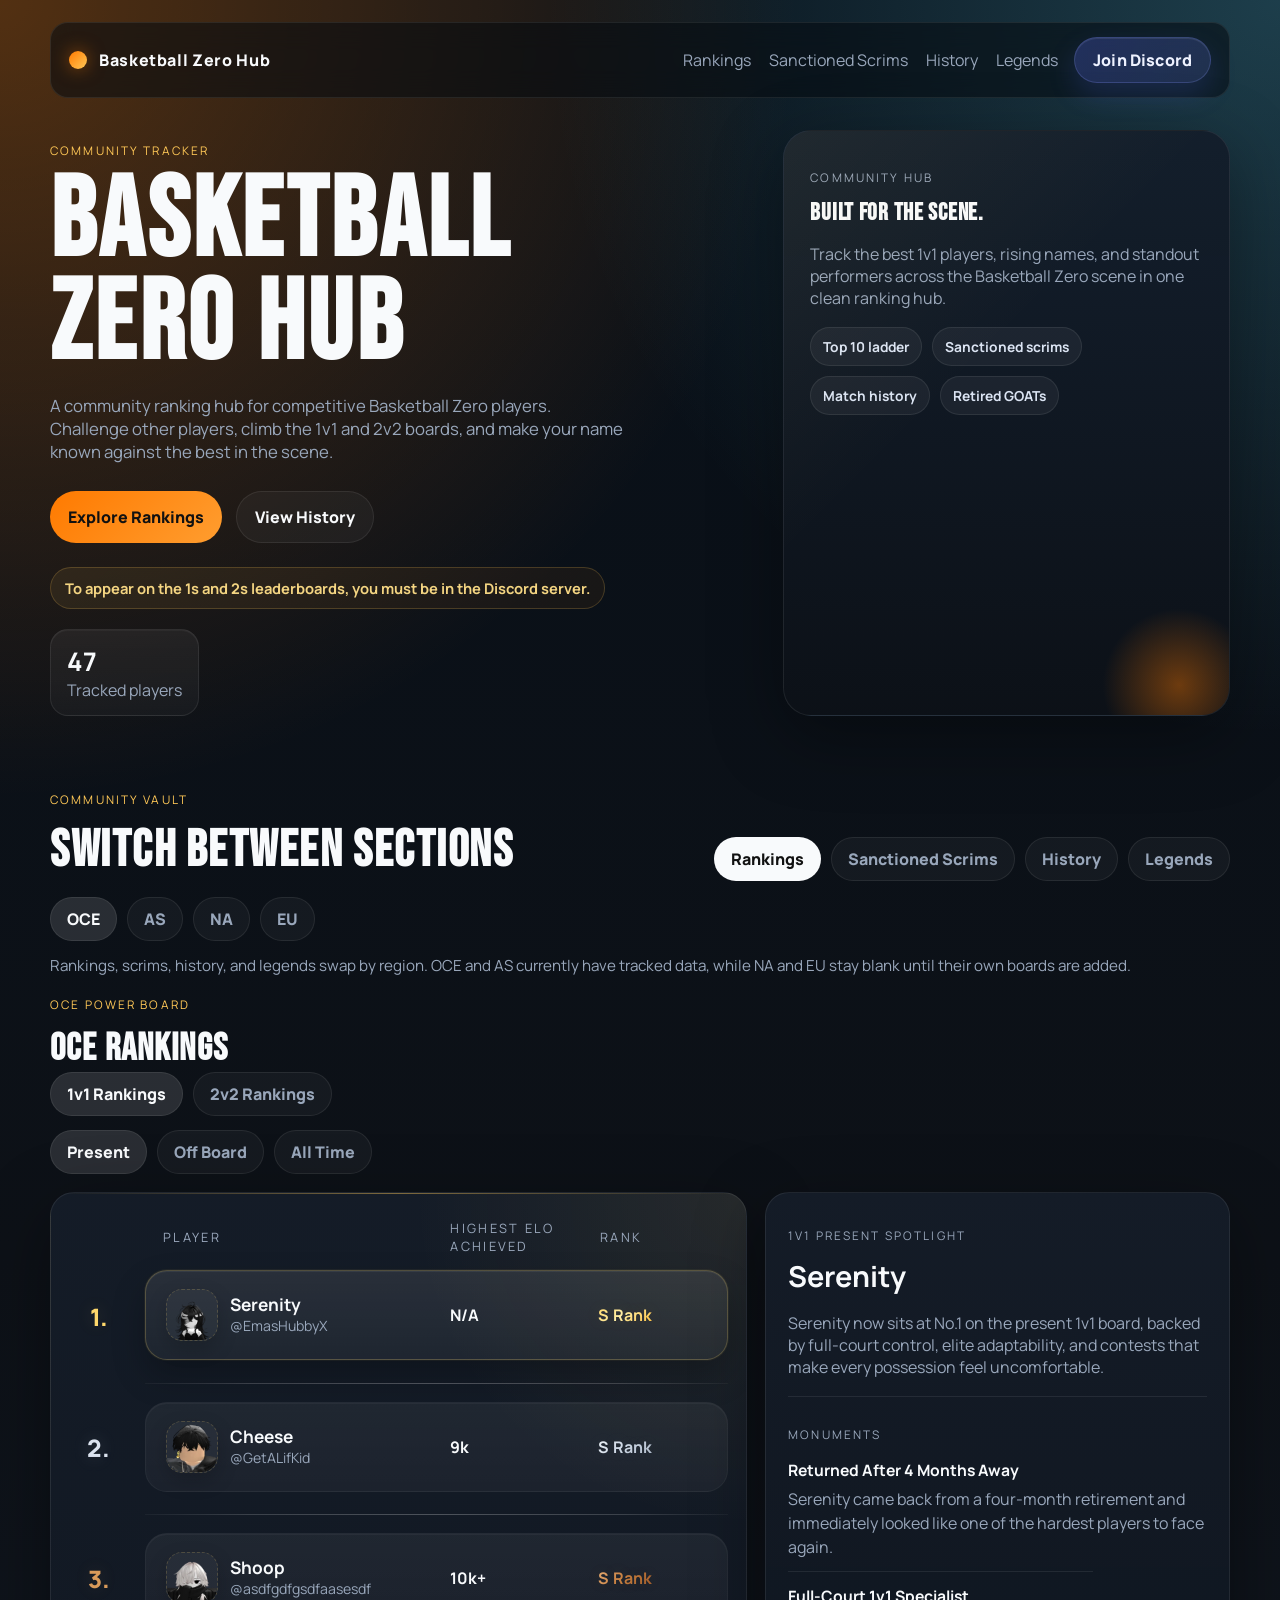
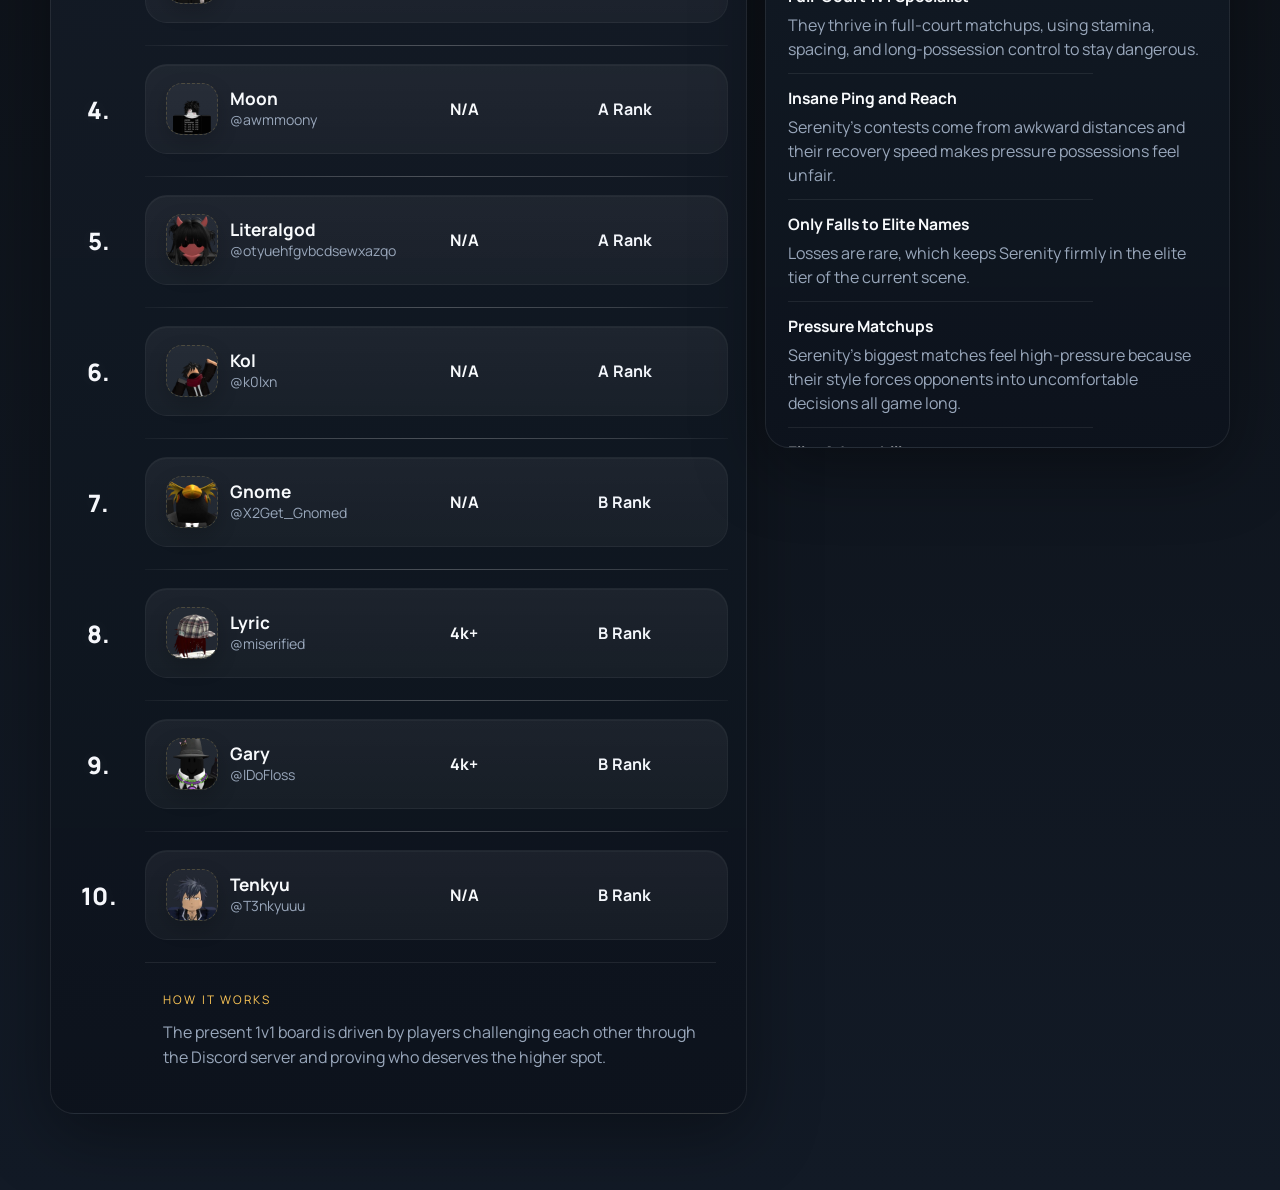
==== index.html @ 1076e3d5 "scrim changes" ====
<!doctype html>
<html lang="en">
  <head>
    <meta charset="UTF-8" />
    <meta name="viewport" content="width=device-width, initial-scale=1.0" />
    <title>Basketball Zero Hub</title>
    <meta
      name="description"
      content="Basketball Zero Hub is a community ranking hub for competitive 1v1 and 2v2 players. Climb the leaderboards, earn off-board recognition, and prove yourself against the best."
    />
    <meta property="og:type" content="website" />
    <meta property="og:site_name" content="Basketball Zero Hub" />
    <meta property="og:title" content="Basketball Zero Hub" />
    <meta
      property="og:description"
      content="Climb the 1v1 and 2v2 leaderboards, earn off-board recognition, and prove yourself against the best in Basketball Zero."
    />
    <meta property="og:url" content="https://basketballzerohub.netlify.app/" />
    <meta
      property="og:image"
      content="https://basketballzerohub.netlify.app/assets/bzh-preview-v2.png"
    />
    <meta property="og:image:alt" content="Basketball Zero Hub preview image" />
    <meta name="twitter:card" content="summary_large_image" />
    <meta name="twitter:title" content="Basketball Zero Hub" />
    <meta
      name="twitter:description"
      content="Climb the 1v1 and 2v2 leaderboards, earn off-board recognition, and prove yourself against the best in Basketball Zero."
    />
    <meta
      name="twitter:image"
      content="https://basketballzerohub.netlify.app/assets/bzh-preview-v2.png"
    />
    <link rel="icon" type="image/png" sizes="32x32" href="/favicon-32.png?v=4" />
    <link rel="icon" type="image/png" sizes="192x192" href="/favicon-192.png?v=4" />
    <link rel="icon" type="image/png" href="/favicon.png?v=4" />
    <link rel="shortcut icon" href="/favicon.png?v=4" />
    <link rel="apple-touch-icon" sizes="180x180" href="/apple-touch-icon.png?v=4" />
    <link rel="preconnect" href="https://fonts.googleapis.com" />
    <link rel="preconnect" href="https://fonts.gstatic.com" crossorigin />
    <link
      href="https://fonts.googleapis.com/css2?family=Bebas+Neue&family=Manrope:wght@400;500;700;800&display=swap"
      rel="stylesheet"
    />
    <link rel="stylesheet" href="styles.css" />
  </head>
  <body>
    <div class="page-shell">
      <header class="hero">
        <nav class="topbar">
          <div class="brand">
            <span class="brand-ball"></span>
            <span>Basketball Zero Hub</span>
          </div>
          <div class="topbar-actions">
          <div class="nav-links">
            <a href="#hub" data-tab-link="rankings">Rankings</a>
            <a href="#hub" data-tab-link="scrims">Sanctioned Scrims</a>
            <a href="#hub" data-tab-link="history">History</a>
            <a href="#hub" data-tab-link="legends">Legends</a>
          </div>
            <a
              class="discord-link"
              href="https://discord.gg/PM2pWpbQuT"
              target="_blank"
              rel="noreferrer"
              aria-label="Join Discord server"
            >
              Join Discord
            </a>
          </div>
        </nav>

        <div class="hero-grid">
          <section class="hero-copy">
            <p class="eyebrow">Community tracker</p>
            <h1>Basketball Zero Hub</h1>
            <p class="hero-text">
              A community ranking hub for competitive Basketball Zero players.
              Challenge other players, climb the 1v1 and 2v2 boards, and make
              your name known against the best in the scene.
            </p>
            <div class="hero-actions">
              <a class="button primary" href="#hub" data-tab-link="rankings">Explore Rankings</a>
              <a class="button ghost" href="#hub" data-tab-link="history">View History</a>
            </div>
            <div class="access-note">
              To appear on the 1s and 2s leaderboards, you must be in the Discord server.
            </div>
            <div class="hero-stats">
              <article>
                <strong id="trackedPlayersCount">37</strong>
                <span>Tracked players</span>
              </article>
            </div>
          </section>

          <aside class="hero-panel">
            <div class="panel-glow"></div>
            <p class="mini-label">Community Hub</p>
            <h2 id="heroPanelTitle" class="hero-panel-rotating">Built for the scene.</h2>
            <p id="heroPanelDescription" class="hero-panel-rotating">
              Track the best 1v1 players, rising names, and standout performers
              across the Basketball Zero scene in one clean ranking hub.
            </p>
            <div class="hero-panel-pills">
              <span>Top 10 ladder</span>
              <span>Sanctioned scrims</span>
              <span>Match history</span>
              <span>Retired GOATs</span>
            </div>
          </aside>
        </div>
      </header>

      <main>
        <section class="section tab-section" id="hub">
          <div class="section-heading">
            <div>
              <p class="eyebrow">Community vault</p>
              <h2>Switch Between Sections</h2>
            </div>
            <div class="tab-switcher">
              <button class="tab-button active" data-tab="rankings">Rankings</button>
              <button class="tab-button" data-tab="scrims">Sanctioned Scrims</button>
              <button class="tab-button" data-tab="history">History</button>
              <button class="tab-button" data-tab="legends">Legends</button>
            </div>
          </div>

          <div class="region-switcher-wrap">
            <div class="subtab-switcher">
              <button class="subtab-button active" data-region-tab="OCE">OCE</button>
              <button class="subtab-button" data-region-tab="AS">AS</button>
              <button class="subtab-button" data-region-tab="NA">NA</button>
              <button class="subtab-button" data-region-tab="EU">EU</button>
            </div>
            <p class="region-note">
              Rankings, scrims, history, and legends swap by region. OCE and AS currently have tracked data, while NA and EU stay blank until their own boards are added.
            </p>
          </div>

          <div class="tab-panel active" data-panel="rankings">
            <div class="panel-header">
              <div>
                <p class="eyebrow"><span data-region-name>OCE</span> power board</p>
                <h3><span data-region-name>OCE</span> Rankings</h3>
              </div>
            </div>
            <div class="region-shared-content">

            <div class="subtab-switcher">
              <button class="subtab-button active" data-switch-group="mode" data-switch-target="ones">1v1 Rankings</button>
              <button class="subtab-button" data-switch-group="mode" data-switch-target="twos">2v2 Rankings</button>
            </div>

            <div class="subtab-panel active" data-switch-panel="mode" data-switch-value="ones">
              <div class="subtab-switcher nested-switcher">
                <button class="subtab-button active" data-switch-group="ones-era" data-switch-target="ones-present">Present</button>
                <button class="subtab-button" data-switch-group="ones-era" data-switch-target="ones-unranked">Off Board</button>
                <button class="subtab-button" data-switch-group="ones-era" data-switch-target="ones-alltime">All Time</button>
              </div>

              <div class="rankings-layout subtab-panel active" data-switch-panel="ones-era" data-switch-value="ones-present">
                <div class="leaderboard-card empty-state-card">
                  <div class="leaderboard-head">
                    <span>Player</span>
                    <span>Highest ELO Achieved</span>
                    <span>Rank</span>
                  </div>
                  <div class="leaderboard-rows">
                    <div class="rankings-entry-block">
                      <div class="ranking-number" aria-label="Number 1 rank">1.</div>
                      <article class="leaderboard-row active">
                        <div class="player-meta">
                          <img
                            class="avatar-slot avatar-image"
                            src="assets/serenity.webp"
                            alt="Serenity avatar"
                          />
                          <div>
                            <strong>Serenity</strong>
                            <span class="player-username">@EmasHubbyX</span>
                          </div>
                        </div>
                        <span>N/A</span>
                        <span class="rank-tier rank-tier-gold">S Rank</span>
                      </article>
                    </div>
                    <div class="row-breakline"></div>
                    <div class="rankings-entry-block">
                      <div class="ranking-number" aria-label="Number 2 rank">2.</div>
                      <article class="leaderboard-row">
                        <div class="player-meta">
                          <img
                            class="avatar-slot avatar-image"
                            src="assets/Cheese.webp"
                            alt="Cheese avatar"
                          />
                          <div>
                            <strong>Cheese</strong>
                            <span class="player-username">@GetALifKid</span>
                          </div>
                        </div>
                        <span>9k+</span>
                        <span class="rank-tier rank-tier-silver">S Rank</span>
                      </article>
                    </div>
                    <div class="row-breakline"></div>
                    <div class="rankings-entry-block">
                      <div class="ranking-number" aria-label="Number 3 rank">3.</div>
                      <article class="leaderboard-row">
                        <div class="player-meta">
                          <img
                            class="avatar-slot avatar-image"
                            src="assets/shoop.webp"
                            alt="Shoop avatar"
                          />
                          <div>
                            <strong>Shoop</strong>
                            <span class="player-username">@asdfgdfgsdfaasesdf</span>
                          </div>
                        </div>
                        <span>10k+</span>
                        <span class="rank-tier rank-tier-bronze">S Rank</span>
                      </article>
                    </div>
                    <div class="row-breakline"></div>
                    <div class="rankings-entry-block">
                      <div class="ranking-number" aria-label="Number 4 rank">4.</div>
                      <article class="leaderboard-row">
                        <div class="player-meta">
                          <img
                            class="avatar-slot avatar-image"
                            src="assets/moon.webp"
                            alt="Moon avatar"
                          />
                          <div>
                            <strong>Moon</strong>
                            <span class="player-username">@awmmoony</span>
                          </div>
                        </div>
                        <span>N/A</span>
                        <span class="rank-tier rank-tier-plain">A Rank</span>
                      </article>
                    </div>
                    <div class="row-breakline"></div>
                    <div class="rankings-entry-block">
                      <div class="ranking-number" aria-label="Number 5 rank">5.</div>
                      <article class="leaderboard-row">
                        <div class="player-meta">
                          <img
                            class="avatar-slot avatar-image"
                            src="assets/literal.webp"
                            alt="Literalgod avatar"
                          />
                          <div>
                            <strong>Literalgod</strong>
                            <span class="player-username">@otyuehfgvbcdsewxazqo</span>
                          </div>
                        </div>
                        <span>N/A</span>
                        <span class="rank-tier rank-tier-plain">A Rank</span>
                      </article>
                    </div>
                    <div class="row-breakline"></div>
                    <div class="rankings-entry-block">
                      <div class="ranking-number" aria-label="Number 6 rank">6.</div>
                      <article class="leaderboard-row">
                        <div class="player-meta">
                          <img
                            class="avatar-slot avatar-image"
                            src="assets/kol.webp"
                            alt="Kol avatar"
                          />
                          <div>
                            <strong>Kol</strong>
                            <span class="player-username">@k0lxn</span>
                          </div>
                        </div>
                        <span>N/A</span>
                        <span class="rank-tier rank-tier-plain">A Rank</span>
                      </article>
                    </div>
                    <div class="row-breakline"></div>
                    <div class="rankings-entry-block">
                      <div class="ranking-number" aria-label="Number 7 rank">7.</div>
                      <article class="leaderboard-row">
                        <div class="player-meta">
                          <img
                            class="avatar-slot avatar-image"
                            src="assets/gnome.webp"
                            alt="Gnome avatar"
                          />
                          <div>
                            <strong>Gnome</strong>
                            <span class="player-username">@X2Get_Gnomed</span>
                          </div>
                        </div>
                        <span>N/A</span>
                        <span class="rank-tier rank-tier-plain">B Rank</span>
                      </article>
                    </div>
                    <div class="row-breakline"></div>
                    <div class="rankings-entry-block">
                      <div class="ranking-number" aria-label="Number 8 rank">8.</div>
                      <article class="leaderboard-row">
                        <div class="player-meta">
                          <img
                            class="avatar-slot avatar-image"
                            src="assets/lyric.webp"
                            alt="Lyric avatar"
                          />
                          <div>
                            <strong>Lyric</strong>
                            <span class="player-username">@miserified</span>
                          </div>
                        </div>
                        <span>4k+</span>
                        <span class="rank-tier rank-tier-plain">B Rank</span>
                      </article>
                    </div>
                    <div class="row-breakline"></div>
                    <div class="rankings-entry-block">
                      <div class="ranking-number" aria-label="Number 9 rank">9.</div>
                      <article class="leaderboard-row">
                        <div class="player-meta">
                          <img
                            class="avatar-slot avatar-image"
                            src="assets/gary.webp"
                            alt="Gary avatar"
                          />
                          <div>
                            <strong>Gary</strong>
                            <span class="player-username">@IDoFloss</span>
                          </div>
                        </div>
                        <span>4k+</span>
                        <span class="rank-tier rank-tier-plain">B Rank</span>
                      </article>
                    </div>
                    <div class="row-breakline"></div>
                    <div class="rankings-entry-block">
                      <div class="ranking-number" aria-label="Number 10 rank">10.</div>
                      <article class="leaderboard-row">
                        <div class="player-meta">
                          <img
                            class="avatar-slot avatar-image"
                            src="assets/Tenkyu.webp"
                            alt="Tenkyu avatar"
                          />
                          <div>
                            <strong>Tenkyu</strong>
                            <span class="player-username">@T3nkyuuu</span>
                          </div>
                        </div>
                        <span>N/A</span>
                        <span class="rank-tier rank-tier-plain">B Rank</span>
                      </article>
                    </div>
                    <div class="row-breakline"></div>
                  </div>
                  <div class="leaderboard-how">
                    <p class="mini-label">How it works</p>
                    <p>The present 1v1 board is driven by players challenging each other through the Discord server and proving who deserves the higher spot.</p>
                  </div>
              </div>

                <aside class="insight-card empty-state-card spotlight-fade">
                  <p class="mini-label">1v1 present spotlight</p>
                  <h3 id="spotlightName" class="spotlight-fade">Serenity</h3>
                  <p id="spotlightDescription" class="spotlight-fade">
                    Serenity now leads the reset present 1v1 board, standing at No.1 with elite control, oppressive contests, and a reputation as one of the toughest current matchups in the game.
                  </p>
                  <div class="avatar-preview monuments-preview spotlight-fade">
                    <p class="mini-label">Monuments</p>
                    <div id="monumentsList" class="monuments-list spotlight-fade"></div>
                  </div>
                </aside>
              </div>

              <div class="rankings-layout subtab-panel" data-switch-panel="ones-era" data-switch-value="ones-unranked">
                <div class="leaderboard-card empty-state-card">
                  <div class="leaderboard-head">
                    <span>Player</span>
                    <span>Top ELO</span>
                    <span>Rank</span>
                  </div>
                  <div class="leaderboard-rows">
                    <div class="rankings-entry-block">
                      <div class="ranking-number" aria-label="Off-board player">-</div>
                      <article class="leaderboard-row active" data-offboard-player="Bigmac">
                        <div class="player-meta">
                          <img
                            class="avatar-slot avatar-image"
                            src="assets/mac.webp"
                            alt="Bigmac avatar"
                          />
                          <div>
                            <strong>Bigmac</strong>
                            <span class="player-username">@bigmacy142</span>
                          </div>
                        </div>
                        <span>N/A</span>
                        <span class="rank-tier rank-tier-plain">B Rank</span>
                      </article>
                    </div>
                    <div class="row-breakline"></div>
                    <div class="rankings-entry-block">
                      <div class="ranking-number" aria-label="Off-board player">-</div>
                      <article class="leaderboard-row" data-offboard-player="Astral">
                        <div class="player-meta">
                          <img
                            class="avatar-slot avatar-image"
                            src="assets/astral.webp"
                            alt="Astral avatar"
                          />
                          <div>
                            <strong>Astral</strong>
                            <span class="player-username">@sprytral</span>
                          </div>
                        </div>
                        <span>N/A</span>
                        <span class="rank-tier rank-tier-plain">B Rank</span>
                      </article>
                    </div>
                    <div class="row-breakline"></div>
                    <div class="rankings-entry-block">
                      <div class="ranking-number" aria-label="Off-board player">-</div>
                      <article class="leaderboard-row" data-offboard-player="Sabre">
                        <div class="player-meta">
                          <img
                            class="avatar-slot avatar-image"
                            src="assets/sabre.webp"
                            alt="Sabre avatar"
                          />
                          <div>
                            <strong>Sabre</strong>
                            <span class="player-username">@Xxdj_probroxX</span>
                          </div>
                        </div>
                        <span>N/A</span>
                        <span class="rank-tier rank-tier-plain">B Rank</span>
                      </article>
                    </div>
                    <div class="row-breakline"></div>
                    <div class="rankings-entry-block">
                      <div class="ranking-number" aria-label="Off-board player">-</div>
                      <article class="leaderboard-row" data-offboard-player="Arthur">
                        <div class="player-meta">
                          <img
                            class="avatar-slot avatar-image"
                            src="assets/arthur.webp"
                            alt="Arthur avatar"
                          />
                          <div>
                            <strong>Arthur</strong>
                            <span class="player-username">@xXlxckyXxyt</span>
                          </div>
                        </div>
                        <span>N/A</span>
                        <span class="rank-tier rank-tier-plain">B Rank</span>
                      </article>
                    </div>
                    <div class="row-breakline"></div>
                    <div class="rankings-entry-block">
                      <div class="ranking-number" aria-label="Off-board player">-</div>
                      <article class="leaderboard-row" data-offboard-player="Eternos">
                        <div class="player-meta">
                          <img
                            class="avatar-slot avatar-image"
                            src="assets/eternos.webp"
                            alt="Eternos avatar"
                          />
                          <div>
                            <strong>Eternos</strong>
                            <span class="player-username">@jagermeister194</span>
                          </div>
                        </div>
                        <span>N/A</span>
                        <span class="rank-tier rank-tier-plain">B Rank</span>
                      </article>
                    </div>
                    <div class="row-breakline"></div>
                    <div class="rankings-entry-block">
                      <div class="ranking-number" aria-label="Off-board player">-</div>
                      <article class="leaderboard-row" data-offboard-player="Tier">
                        <div class="player-meta">
                          <img
                            class="avatar-slot avatar-image"
                            src="assets/Tier.webp"
                            alt="Tier avatar"
                          />
                          <div>
                            <strong>Tier</strong>
                            <span class="player-username">@Xtremebro4567</span>
                          </div>
                        </div>
                        <span>N/A</span>
                        <span class="rank-tier rank-tier-plain">B Rank</span>
                      </article>
                    </div>
                    <div class="row-breakline"></div>
                    <div class="rankings-entry-block">
                      <div class="ranking-number" aria-label="Off-board player">-</div>
                      <article class="leaderboard-row" data-offboard-player="Dio">
                        <div class="player-meta">
                          <img
                            class="avatar-slot avatar-image"
                            src="assets/dio.webp"
                            alt="Dio avatar"
                          />
                          <div>
                            <strong>Dio</strong>
                            <span class="player-username">@bekfestgod7</span>
                          </div>
                        </div>
                        <span>N/A</span>
                        <span class="rank-tier rank-tier-plain">C Rank</span>
                      </article>
                    </div>
                    <div class="row-breakline"></div>
                    <div class="rankings-entry-block">
                      <div class="ranking-number" aria-label="Off-board player">-</div>
                      <article class="leaderboard-row" data-offboard-player="idk">
                        <div class="player-meta">
                          <img
                            class="avatar-slot avatar-image"
                            src="assets/idk.webp"
                            alt="idk avatar"
                          />
                          <div>
                            <strong>idk</strong>
                            <span class="player-username">@superstylerockstar</span>
                          </div>
                        </div>
                        <span>N/A</span>
                        <span class="rank-tier rank-tier-plain">C Rank</span>
                      </article>
                    </div>
                    <div class="row-breakline"></div>
                    <div class="rankings-entry-block">
                      <div class="ranking-number" aria-label="Off-board player">-</div>
                      <article class="leaderboard-row" data-offboard-player="Tempest">
                        <div class="player-meta">
                          <img
                            class="avatar-slot avatar-image"
                            src="assets/tempest.webp"
                            alt="Tempest avatar"
                          />
                          <div>
                            <strong>Tempest</strong>
                            <span class="player-username">@Tempestsosuke</span>
                          </div>
                        </div>
                        <span>N/A</span>
                        <span class="rank-tier rank-tier-plain">D Rank</span>
                      </article>
                    </div>
                  </div>
                  <div class="leaderboard-how">
                    <p class="mini-label">How it works</p>
                    <p>The off-board pool tracks Discord players who are close to the main 1v1 leaderboard but have not claimed a top spot yet through challenges.</p>
                  </div>
                </div>

                <aside class="insight-card empty-state-card spotlight-fade">
                  <p class="mini-label">1v1 off-board spotlight</p>
                  <h3 id="offboardSpotlightName" class="spotlight-fade">Bigmac</h3>
                  <p id="offboardSpotlightDescription" class="spotlight-fade">
                    Bigmac is currently sitting just outside the active top 10 and leads the off-board pool as the higher-ranked name here.
                  </p>
                  <div class="avatar-preview monuments-preview spotlight-fade">
                    <p class="mini-label">Notes</p>
                    <div id="offboardNotesList" class="monuments-list spotlight-fade"></div>
                  </div>
                </aside>
              </div>

              <div class="rankings-layout subtab-panel" data-switch-panel="ones-era" data-switch-value="ones-alltime">
                <div class="leaderboard-card empty-state-card">
                  <div class="leaderboard-head">
                    <span>Player</span>
                    <span>Peak ELO</span>
                    <span>Legacy Tier</span>
                  </div>
                  <div class="leaderboard-rows">
                    <div class="rankings-entry-block">
                      <div class="ranking-number" aria-label="Number 1 all-time rank">1.</div>
                      <article class="leaderboard-row" data-alltime-player="Cheese">
                        <div class="player-meta">
                          <img
                            class="avatar-slot avatar-image"
                            src="assets/Cheese.webp"
                            alt="Cheese avatar"
                          />
                          <div>
                            <strong>Cheese</strong>
                            <span class="player-username">@GetALifKid</span>
                          </div>
                        </div>
                        <span>9k</span>
                        <span class="rank-tier rank-tier-gold">GOAT Tier</span>
                      </article>
                    </div>
                    <div class="row-breakline"></div>
                    <div class="rankings-entry-block">
                      <div class="ranking-number" aria-label="Number 2 all-time rank">2.</div>
                      <article class="leaderboard-row" data-alltime-player="Pocoyo">
                        <div class="player-meta">
                          <img
                            class="avatar-slot avatar-image"
                            src="assets/Pocoyo.webp"
                            alt="Pocoyo avatar"
                          />
                          <div>
                            <strong>Pocoyo</strong>
                            <span class="player-username">@oyoyocoP</span>
                          </div>
                        </div>
                        <span>10k</span>
                        <span class="rank-tier rank-tier-gold">GOAT Tier</span>
                      </article>
                    </div>
                    <div class="row-breakline"></div>
                    <div class="rankings-entry-block">
                      <div class="ranking-number" aria-label="Number 3 all-time rank">3.</div>
                      <article class="leaderboard-row" data-alltime-player="Shoop">
                        <div class="player-meta">
                          <img
                            class="avatar-slot avatar-image"
                            src="assets/shoop.webp"
                            alt="Shoop avatar"
                          />
                          <div>
                            <strong>Shoop</strong>
                            <span class="player-username">@asdfgdfgsdfaasesdf</span>
                          </div>
                        </div>
                        <span>10k+</span>
                        <span class="rank-tier rank-tier-silver">Legend Tier</span>
                      </article>
                    </div>
                    <div class="row-breakline"></div>
                    <div class="rankings-entry-block">
                      <div class="ranking-number" aria-label="Number 4 all-time rank">4.</div>
                      <article class="leaderboard-row" data-alltime-player="Literalgod">
                        <div class="player-meta">
                          <img
                            class="avatar-slot avatar-image"
                            src="assets/literal.webp"
                            alt="Literalgod avatar"
                          />
                          <div>
                            <strong>Literalgod</strong>
                            <span class="player-username">@otyuehfgvbcdsewxazqo</span>
                          </div>
                        </div>
                        <span>N/A</span>
                        <span class="rank-tier rank-tier-silver">Legend Tier</span>
                      </article>
                    </div>
                    <div class="row-breakline"></div>
                    <div class="rankings-entry-block">
                      <div class="ranking-number" aria-label="Number 5 all-time rank">5.</div>
                      <article class="leaderboard-row active" data-alltime-player="Gary">
                        <div class="player-meta">
                          <img
                            class="avatar-slot avatar-image"
                            src="assets/gary.webp"
                            alt="Gary avatar"
                          />
                          <div>
                            <strong>Gary</strong>
                            <span class="player-username">@IDoFloss</span>
                          </div>
                        </div>
                        <span>4k+</span>
                        <span class="rank-tier rank-tier-silver">Legend Tier</span>
                      </article>
                    </div>
                  </div>
                  <div class="leaderboard-how">
                    <p class="mini-label">How it works</p>
                    <p>The all-time 1v1 board is a legacy ranking built from peak reputation, major wins, and how strong each player was at their best.</p>
                  </div>
                </div>

                <aside class="insight-card empty-state-card spotlight-fade">
                  <p class="mini-label">1v1 all-time spotlight</p>
                  <h3 id="alltimeSpotlightName" class="spotlight-fade">Gary</h3>
                  <p id="alltimeSpotlightDescription" class="spotlight-fade">
                    Gary sits at No.5 on the all-time 1v1 board, remembered for a prime built on elite hesitations, offensive pressure, and the ability to completely throw defenders off rhythm.
                  </p>
                  <div class="avatar-preview monuments-preview spotlight-fade">
                    <p class="mini-label">Monuments</p>
                    <div id="alltimeMonumentsList" class="monuments-list spotlight-fade"></div>
                  </div>
                </aside>
              </div>
            </div>

            <div class="subtab-panel" data-switch-panel="mode" data-switch-value="twos">
              <div class="subtab-switcher nested-switcher">
                <button class="subtab-button active" data-switch-group="twos-era" data-switch-target="twos-present">Present</button>
                <button class="subtab-button" data-switch-group="twos-era" data-switch-target="twos-unranked">Off Board</button>
                <button class="subtab-button" data-switch-group="twos-era" data-switch-target="twos-alltime">All Time</button>
              </div>

              <div class="rankings-layout subtab-panel active" data-switch-panel="twos-era" data-switch-value="twos-present">
                <div class="leaderboard-card empty-state-card">
                  <div class="leaderboard-head">
                    <span>Team</span>
                    <span>Highest ELO Achieved</span>
                    <span>Rank</span>
                  </div>
                  <div class="leaderboard-rows">
                    <div class="rankings-entry-block">
                      <div class="ranking-number" aria-label="Number 1 duo rank">1.</div>
                      <article class="leaderboard-row active" data-twos-player="Moon & Shoop">
                        <div class="player-meta duo-meta">
                          <div class="duo-avatars">
                            <img
                              class="avatar-slot avatar-image duo-avatar duo-avatar-front"
                              src="assets/moon.webp"
                              alt="Moon avatar"
                            />
                            <img
                              class="avatar-slot avatar-image duo-avatar duo-avatar-back"
                              src="assets/shoop.webp"
                              alt="Shoop avatar"
                            />
                          </div>
                          <div>
                            <strong>Moon &amp; Shoop</strong>
                            <span class="player-username">@awmmoony + @asdfgdfgsdfaasesdf</span>
                          </div>
                        </div>
                        <span>N/A</span>
                        <span class="rank-tier rank-tier-gold">S Rank</span>
                      </article>
                    </div>
                    <div class="row-breakline"></div>
                    <div class="rankings-entry-block">
                      <div class="ranking-number" aria-label="Number 2 duo rank">2.</div>
                      <article class="leaderboard-row" data-twos-player="Dio & Luckifan">
                        <div class="player-meta duo-meta">
                          <div class="duo-avatars">
                            <img
                              class="avatar-slot avatar-image duo-avatar duo-avatar-front"
                              src="assets/dio.webp"
                              alt="Dio avatar"
                            />
                            <img
                              class="avatar-slot avatar-image duo-avatar duo-avatar-back"
                              src="assets/lucki.webp"
                              alt="Luckifan avatar"
                            />
                          </div>
                          <div>
                            <strong>Dio &amp; Luckifan</strong>
                            <span class="player-username">@bekfestgod7 + @valyn_tine</span>
                          </div>
                        </div>
                        <span>N/A</span>
                        <span class="rank-tier rank-tier-silver">A Rank</span>
                      </article>
                    </div>
                    <div class="row-breakline"></div>
                    <div class="rankings-entry-block">
                      <div class="ranking-number" aria-label="Number 3 duo rank">3.</div>
                      <article class="leaderboard-row" data-twos-player="Ata & Lechu">
                        <div class="player-meta duo-meta">
                          <div class="duo-avatars">
                            <img
                              class="avatar-slot avatar-image duo-avatar duo-avatar-front"
                              src="assets/ata.webp"
                              alt="Ata avatar"
                            />
                            <img
                              class="avatar-slot avatar-image duo-avatar duo-avatar-back"
                              src="assets/lechu.webp"
                              alt="Lechu avatar"
                            />
                          </div>
                          <div>
                            <strong>Ata &amp; Lechu</strong>
                            <span class="player-username">@Ata0009 + @LeonRMC0212</span>
                          </div>
                        </div>
                        <span>N/A</span>
                        <span class="rank-tier rank-tier-bronze">A Rank</span>
                      </article>
                    </div>
                  </div>
                  <div class="leaderboard-how">
                    <p class="mini-label">How it works</p>
                    <p>The present 2v2 board is about Discord duos challenging other duos for position and proving they belong higher than the teams above them.</p>
                  </div>
                </div>

                <aside class="insight-card empty-state-card spotlight-fade">
                  <p class="mini-label">2v2 present spotlight</p>
                  <h3 id="twosSpotlightName" class="spotlight-fade">Moon &amp; Shoop</h3>
                  <p id="twosSpotlightDescription" class="spotlight-fade">
                    Moon and Shoop now hold the No.1 2v2 spot, sitting at the top of the duo ladder as the current team to beat.
                  </p>
                  <div class="avatar-preview monuments-preview spotlight-fade">
                    <p class="mini-label">Duo Notes</p>
                    <div id="twosNotesList" class="monuments-list spotlight-fade"></div>
                  </div>
                </aside>
              </div>

              <div class="rankings-layout subtab-panel" data-switch-panel="twos-era" data-switch-value="twos-unranked">
                <div class="leaderboard-card empty-state-card">
                  <div class="leaderboard-head">
                    <span>Team</span>
                    <span>Top ELO</span>
                    <span>Notes</span>
                  </div>
                  <div class="empty-state">
                    <h4>No off-board 2v2 teams yet</h4>
                  </div>
                  <div class="leaderboard-how">
                    <p class="mini-label">How it works</p>
                    <p>This section is for Discord duos that are being tracked just outside the main 2v2 board until they earn a stronger placement.</p>
                  </div>
                </div>

                <aside class="insight-card empty-state-card">
                  <p class="mini-label">2v2 off-board spotlight</p>
                  <h3>Waiting for data</h3>
                </aside>
              </div>

              <div class="rankings-layout subtab-panel" data-switch-panel="twos-era" data-switch-value="twos-alltime">
                <div class="leaderboard-card empty-state-card">
                  <div class="leaderboard-head">
                    <span>Team</span>
                    <span>Peak Resume</span>
                    <span>Legacy Tier</span>
                  </div>
                  <div class="leaderboard-rows">
                    <div class="rankings-entry-block">
                      <div class="ranking-number" aria-label="Number 1 all-time duo rank">1.</div>
                      <article class="leaderboard-row active" data-twos-alltime-player="Lucki & Umbra">
                        <div class="player-meta duo-meta">
                          <div class="duo-avatars">
                            <img
                              class="avatar-slot avatar-image duo-avatar duo-avatar-front"
                              src="assets/lucki.webp"
                              alt="Lucki avatar"
                            />
                            <img
                              class="avatar-slot avatar-image duo-avatar duo-avatar-back"
                              src="assets/umbra.webp"
                              alt="Umbra avatar"
                            />
                          </div>
                          <div>
                            <strong>Lucki &amp; Umbra</strong>
                            <span class="player-username">@valyn_tine + @Endbringerv</span>
                          </div>
                        </div>
                        <span>N/A</span>
                        <span class="rank-tier rank-tier-gold">GOAT Tier</span>
                      </article>
                    </div>
                  </div>
                  <div class="leaderboard-how">
                    <p class="mini-label">How it works</p>
                    <p>The all-time 2v2 board is a legacy ranking based on peak duo strength, reputation, and how much a pair defined its era.</p>
                  </div>
                </div>

                <aside class="insight-card empty-state-card spotlight-fade">
                  <p class="mini-label">2v2 all-time spotlight</p>
                  <h3 id="twosAlltimeSpotlightName" class="spotlight-fade">Lucki &amp; Umbra</h3>
                  <p id="twosAlltimeSpotlightDescription" class="spotlight-fade">
                    Lucki and Umbra now hold the No.1 all-time 2v2 spot, standing as the first GOAT-tier duo on the historic board.
                  </p>
                  <div class="avatar-preview monuments-preview spotlight-fade">
                    <p class="mini-label">Legacy Notes</p>
                    <div id="twosAlltimeNotesList" class="monuments-list spotlight-fade"></div>
                  </div>
                </aside>
              </div>
            </div>

            </div>
            <div class="region-empty-panel rankings-region-empty-panel">
              <div class="leaderboard-card empty-state-card">
                <div class="empty-state">
                  <div>
                    <h4>No <span data-region-name>OCE</span> rankings yet</h4>
                    <p>1v1, 2v2, off-board, and all-time boards for this region can be added here later.</p>
                  </div>
                </div>
              </div>
            </div>
          </div>

          <div class="tab-panel" data-panel="scrims">
            <div class="panel-header">
              <div>
                <p class="eyebrow"><span data-region-name>OCE</span> verified match tracking</p>
                <h3><span data-region-name>OCE</span> Sanctioned Scrims</h3>
              </div>
            </div>
            <div class="region-shared-content">

            <div class="rankings-layout">
              <div class="leaderboard-card empty-state-card">
                <div class="scrim-metric-switcher">
                  <button class="subtab-button active" data-scrim-metric="overall">Overall</button>
                  <button class="subtab-button" data-scrim-metric="activity">Games</button>
                  <button class="subtab-button" data-scrim-metric="defense">Defense</button>
                  <button class="subtab-button" data-scrim-metric="playmaking">Playmaking</button>
                  <button class="subtab-button" data-scrim-metric="offense">Offense</button>
                  <button class="subtab-button" data-scrim-metric="handles">Handles</button>
                </div>
                <div id="scrimStatModeSwitcher" class="scrim-stat-mode-switcher is-hidden" aria-label="Scrim stat mode">
                  <button class="subtab-button active" data-scrim-stat-mode="avg">AVG</button>
                  <button class="subtab-button" data-scrim-stat-mode="total">TOTAL</button>
                </div>
                <div class="leaderboard-head">
                  <span>Player</span>
                  <span id="scrimMetricLabel">OVR Rating</span>
                  <span>Rank</span>
                </div>
                <div id="scrimLeaderboardRows" class="leaderboard-rows"></div>
                <div class="leaderboard-how">
                  <p class="mini-label">How it works</p>
                  <p>Sanctioned scrim rankings are built from the visible scoreboard stats across every logged scrim on the site. OVR now pulls from per-game production too, with scoring weighted the heaviest, then blocks, then assists, then ankle breaks, so the overall board reflects consistency instead of raw volume alone. The extra tabs compare points, blocks, assists, and ankle breaks on a game-by-game basis across the logged scrims for that region.</p>
                </div>
              </div>

              <aside class="insight-card empty-state-card spotlight-fade">
                <p class="mini-label">Sanctioned scrims spotlight</p>
                <h3 id="scrimSpotlightName" class="spotlight-fade">Shoop</h3>
                <p id="scrimSpotlightDescription" class="spotlight-fade">
                  Shoop stayed one of the clearest scorers across the scrims and put up the single biggest point total from the logged games.
                </p>
                <div class="avatar-preview monuments-preview spotlight-fade">
                  <div id="scrimNotesList" class="monuments-list spotlight-fade"></div>
                </div>
              </aside>
            </div>
            </div>
            <div class="region-empty-panel">
              <div class="leaderboard-card empty-state-card">
                <div class="empty-state">
                  <div>
                    <h4>No <span data-region-name>OCE</span> sanctioned scrims yet</h4>
                    <p>Scrim leaderboards for this region will appear once region-specific sessions are logged.</p>
                  </div>
                </div>
              </div>
            </div>
          </div>

          <div class="tab-panel" data-panel="history">
            <div class="panel-header">
              <div>
                <p class="eyebrow"><span data-region-name>OCE</span> archived match records</p>
                <h3><span data-region-name>OCE</span> History</h3>
              </div>
            </div>
            <div class="region-shared-content">

            <div class="subtab-switcher nested-switcher">
              <button class="subtab-button active" data-switch-group="history-view" data-switch-target="history-ones">1v1</button>
              <button class="subtab-button" data-switch-group="history-view" data-switch-target="history-twos">2v2</button>
              <button class="subtab-button" data-switch-group="history-view" data-switch-target="history-scrims">Scrims</button>
            </div>

            <div class="rankings-layout subtab-panel active" data-switch-panel="history-view" data-switch-value="history-ones">
              <div class="leaderboard-card empty-state-card">
                <div class="leaderboard-head">
                  <span>1v1 History</span>
                </div>
                <div id="historyOnesSessionsList" class="leaderboard-rows"></div>
              </div>

              <aside class="insight-card empty-state-card spotlight-fade">
                <p class="mini-label">1v1 archive</p>
                <h3 id="historyOnesSessionName" class="spotlight-fade">No featured set selected</h3>
                <p id="historyOnesSessionDescription" class="spotlight-fade">
                  Featured 1v1 sets, rivalry matches, and important duel results can
                  appear here once they are added to the archive.
                </p>
                <div class="avatar-preview monuments-preview spotlight-fade">
                  <div id="historyOnesSessionImages"></div>
                  <div id="historyOnesSessionNotes" class="monuments-list spotlight-fade"></div>
                </div>
              </aside>
            </div>

            <div class="rankings-layout subtab-panel" data-switch-panel="history-view" data-switch-value="history-twos">
              <div class="leaderboard-card empty-state-card">
                <div class="leaderboard-head">
                  <span>2v2 History</span>
                </div>
                <div class="empty-state">
                  <div>
                    <h4>No 2v2 history yet</h4>
                  </div>
                </div>
              </div>

              <aside class="insight-card empty-state-card">
                <p class="mini-label">2v2 archive</p>
                <h3>No featured duo set selected</h3>
                <p>
                  Featured 2v2 sets, notable pairings, and important duo results can
                  appear here once they are added to the archive.
                </p>
              </aside>
            </div>

            <div class="rankings-layout history-scrims-layout subtab-panel" data-switch-panel="history-view" data-switch-value="history-scrims">
              <div class="leaderboard-card empty-state-card">
                <div class="leaderboard-head">
                  <span>Scrim Sessions</span>
                </div>
                <div id="historyScrimSessionsList" class="leaderboard-rows"></div>
              </div>

              <aside class="insight-card empty-state-card spotlight-fade">
                <p class="mini-label">Scrim history notes</p>
                <h3 id="historyScrimSessionName" class="spotlight-fade">Select a scrim session</h3>
                <p id="historyScrimSessionDescription" class="spotlight-fade">
                  Pick a logged scrim session to view the recorded notes and scoreboard images for that region.
                </p>
                <div class="avatar-preview monuments-preview spotlight-fade">
                  <div id="historyScrimSessionImages"></div>
                  <div id="historyScrimSessionNotes" class="monuments-list spotlight-fade"></div>
                </div>
              </aside>

            </div>
            </div>
            <div class="region-empty-panel">
              <div class="leaderboard-card empty-state-card">
                <div class="empty-state">
                  <div>
                    <h4>No <span data-region-name>OCE</span> history yet</h4>
                    <p>Archived 1v1s, 2v2s, and scrim records for this region can be added once they exist.</p>
                  </div>
                </div>
              </div>
            </div>
          </div>

          <div class="tab-panel" data-panel="legends">
            <div class="panel-header">
              <div>
                <p class="eyebrow"><span data-region-name>OCE</span> retired greats</p>
                <h3><span data-region-name>OCE</span> Legends</h3>
              </div>
            </div>
            <div class="region-oce-content">
            <div class="legend-grid">
              <a class="legend-card legend-link" href="legend-pocoyo.html">
                <p class="mini-label">GOAT legacy</p>
                <img
                  class="legend-avatar"
                  src="assets/Pocoyo.webp"
                  alt="Pocoyo avatar"
                />
                <h3>Pocoyo</h3>
                <p>One half of one of Basketball Zero's defining rivalries, remembered as a retired great whose skill matched the very best of his era.</p>
                <div class="legend-tags">
                  <span>Retired</span>
                  <span>GOAT talks</span>
                  <span>Cheese rival</span>
                </div>
              </a>
            </div>
            </div>
            <div class="region-empty-panel">
              <div class="leaderboard-card empty-state-card">
                <div class="empty-state">
                  <div>
                    <h4>No <span data-region-name>OCE</span> legends yet</h4>
                    <p>Retired GOATs and region-specific legends can be added here once that archive starts growing.</p>
                  </div>
                </div>
              </div>
            </div>
          </div>

        </section>
      </main>
    </div>

    <script src="script.js"></script>
  </body>
</html>
---- styles.css ----
:root {
  --bg: #0d1117;
  --bg-secondary: #111a24;
  --panel: rgba(16, 24, 34, 0.82);
  --panel-strong: #131f2d;
  --text: #f8fafc;
  --muted: #99a7bb;
  --orange: #ff7a00;
  --gold: #ffc857;
  --cyan: #68e1fd;
  --line: rgba(255, 255, 255, 0.08);
  --shadow: 0 20px 70px rgba(0, 0, 0, 0.35);
}

* {
  box-sizing: border-box;
}

html {
  scroll-behavior: smooth;
}

body {
  margin: 0;
  font-family: "Manrope", sans-serif;
  color: var(--text);
  background:
    radial-gradient(circle at top left, rgba(255, 122, 0, 0.3), transparent 26%),
    radial-gradient(circle at top right, rgba(104, 225, 253, 0.22), transparent 24%),
    linear-gradient(180deg, #081019 0%, #0d1117 45%, #121a26 100%);
  min-height: 100vh;
}

body.is-animating .spotlight-fade {
  opacity: 0;
  transform: translateY(8px);
}

body.is-transitioning .tab-panel.active,
body.is-transitioning .subtab-panel.active {
  animation-duration: 340ms;
}

a {
  color: inherit;
  text-decoration: none;
}

.page-shell {
  width: min(1180px, calc(100% - 32px));
  margin: 0 auto;
  padding-bottom: 48px;
}

.hero {
  padding: 22px 0 36px;
}

.topbar,
.hero-panel,
.leaderboard-card,
.insight-card,
.legend-card,
.timeline-list,
.timeline-feature {
  backdrop-filter: blur(14px);
}

.topbar {
  display: flex;
  align-items: center;
  justify-content: space-between;
  margin-bottom: 32px;
  padding: 14px 18px;
  border: 1px solid var(--line);
  border-radius: 18px;
  background: rgba(7, 12, 18, 0.55);
}

.brand {
  display: flex;
  align-items: center;
  gap: 12px;
  flex-shrink: 0;
  font-weight: 800;
  letter-spacing: 0.04em;
}

.brand-ball {
  width: 18px;
  height: 18px;
  border-radius: 50%;
  background: linear-gradient(135deg, var(--orange), var(--gold));
  box-shadow: 0 0 18px rgba(255, 122, 0, 0.5);
}

.nav-links {
  display: flex;
  gap: 18px;
  color: var(--muted);
}

.topbar-actions {
  display: flex;
  align-items: center;
  gap: 16px;
}

.discord-link {
  display: inline-flex;
  align-items: center;
  justify-content: center;
  padding: 11px 18px;
  border-radius: 999px;
  border: 1px solid rgba(140, 154, 255, 0.22);
  background: linear-gradient(135deg, rgba(88, 101, 242, 0.28), rgba(114, 137, 255, 0.18));
  color: #eef2ff;
  font-weight: 800;
  letter-spacing: 0.01em;
  box-shadow:
    0 12px 28px rgba(88, 101, 242, 0.18),
    inset 0 1px 0 rgba(255, 255, 255, 0.08);
  transition: transform 220ms ease, border-color 220ms ease, box-shadow 220ms ease, background 220ms ease;
}

.discord-link:hover {
  transform: translateY(-2px);
  border-color: rgba(170, 182, 255, 0.36);
  box-shadow:
    0 16px 32px rgba(88, 101, 242, 0.24),
    inset 0 1px 0 rgba(255, 255, 255, 0.1);
  background: linear-gradient(135deg, rgba(88, 101, 242, 0.36), rgba(114, 137, 255, 0.22));
}

.nav-links a:hover,
.filter:hover,
.timeline-item:hover {
  color: var(--text);
}

.hero-grid {
  display: grid;
  grid-template-columns: 1.35fr 0.85fr;
  gap: 24px;
  align-items: stretch;
}

.eyebrow,
.mini-label {
  text-transform: uppercase;
  letter-spacing: 0.18em;
  font-size: 0.74rem;
  color: var(--gold);
}

.hero-copy h1,
.section-heading h2,
.hero-panel h2 {
  margin: 0;
  font-family: "Bebas Neue", sans-serif;
  letter-spacing: 0.03em;
}

.hero-copy h1 {
  font-size: clamp(4rem, 9vw, 7rem);
  line-height: 0.92;
  max-width: 8ch;
}

.hero-text {
  max-width: 58ch;
  color: var(--muted);
  font-size: 1.05rem;
}

.hero-actions {
  display: flex;
  gap: 14px;
  margin: 28px 0;
}

.access-note {
  display: inline-flex;
  align-items: center;
  margin: -4px 0 20px;
  padding: 10px 14px;
  border-radius: 999px;
  border: 1px solid rgba(255, 200, 87, 0.2);
  background: linear-gradient(135deg, rgba(255, 200, 87, 0.08), rgba(255, 122, 0, 0.06));
  color: #f4d582;
  font-size: 0.92rem;
  font-weight: 700;
}

.button {
  display: inline-flex;
  align-items: center;
  justify-content: center;
  padding: 14px 18px;
  border-radius: 999px;
  font-weight: 800;
  transition: transform 220ms ease, background 220ms ease, border-color 220ms ease, box-shadow 220ms ease;
}

.button:hover {
  transform: translateY(-2px);
}

.button.primary {
  background: linear-gradient(135deg, var(--orange), #ff9d2f);
  color: #111;
}

.button.ghost {
  border: 1px solid var(--line);
  background: rgba(255, 255, 255, 0.04);
}

.hero-stats {
  display: flex;
  flex-wrap: wrap;
  gap: 16px;
}

.hero-stats article {
  min-width: 140px;
  padding: 14px 16px;
  border: 1px solid var(--line);
  border-radius: 18px;
  background: linear-gradient(180deg, rgba(255, 255, 255, 0.06), rgba(255, 255, 255, 0.03));
  box-shadow: inset 0 1px 0 rgba(255, 255, 255, 0.04);
}

.hero-stats strong {
  display: block;
  font-size: 1.6rem;
}

.hero-stats span,
.hero-panel p,
.insight-card p,
.timeline-feature p,
.legend-card p {
  color: var(--muted);
}

.hero-panel {
  position: relative;
  overflow: hidden;
  padding: 26px;
  border: 1px solid var(--line);
  border-radius: 28px;
  background:
    linear-gradient(180deg, rgba(19, 31, 45, 0.95), rgba(12, 17, 23, 0.92)),
    var(--panel);
  box-shadow: var(--shadow);
}

.hero-panel::before {
  content: "";
  position: absolute;
  inset: 0;
  background: linear-gradient(135deg, rgba(255, 216, 107, 0.06), transparent 42%);
  pointer-events: none;
}

.panel-glow {
  position: absolute;
  inset: auto -40px -60px auto;
  width: 180px;
  height: 180px;
  border-radius: 50%;
  background: radial-gradient(circle, rgba(255, 122, 0, 0.4), transparent 60%);
}

.score-card {
  display: grid;
  gap: 10px;
  margin-top: 20px;
}

.hero-panel-pills {
  display: flex;
  flex-wrap: wrap;
  gap: 10px;
  margin-top: 18px;
}

.hero-panel-pills span {
  padding: 9px 12px;
  border-radius: 999px;
  border: 1px solid rgba(255, 255, 255, 0.08);
  background: rgba(255, 255, 255, 0.05);
  color: #dbe4f3;
  font-size: 0.86rem;
  font-weight: 700;
}

.hero-panel-rotating {
  transition: opacity 260ms ease, transform 260ms ease;
}

.hero-panel-rotating.is-fading {
  opacity: 0;
  transform: translateY(6px);
}

.score-card div {
  display: flex;
  justify-content: space-between;
  padding: 14px 16px;
  border-radius: 16px;
  background: rgba(255, 255, 255, 0.05);
  border: 1px solid var(--line);
}

.section {
  padding: 28px 0;
}

.section-heading {
  display: flex;
  justify-content: space-between;
  align-items: end;
  gap: 18px;
  margin-bottom: 20px;
}

.section-heading h2 {
  font-size: clamp(2.3rem, 4vw, 3.5rem);
}

.panel-header h3 {
  margin: 0;
  font-family: "Bebas Neue", sans-serif;
  font-size: clamp(2rem, 3vw, 2.8rem);
  letter-spacing: 0.03em;
}

.tab-switcher {
  display: flex;
  flex-wrap: wrap;
  gap: 10px;
}

.subtab-switcher {
  display: flex;
  flex-wrap: wrap;
  gap: 10px;
  margin-bottom: 18px;
}

.region-switcher-wrap {
  display: flex;
  flex-wrap: wrap;
  align-items: center;
  justify-content: space-between;
  gap: 14px 18px;
  margin: -4px 0 20px;
}

.region-switcher-wrap .subtab-switcher {
  margin-bottom: 0;
}

.region-note {
  margin: 0;
  color: var(--muted);
  font-size: 0.95rem;
}

.region-empty-panel {
  display: none;
}

body[data-active-region]:not([data-active-region="OCE"]) .region-oce-content {
  display: none;
}

body[data-active-region="OCE"] .region-shared-content,
body[data-active-region="AS"] .region-shared-content {
  display: block;
}

body[data-active-region]:not([data-active-region="OCE"]):not([data-active-region="AS"]) .region-shared-content {
  display: none;
}

body[data-active-region]:not([data-active-region="OCE"]):not([data-active-region="AS"]) .region-empty-panel {
  display: block;
}

.nested-switcher {
  margin-top: -4px;
}

.scrim-metric-switcher {
  display: flex;
  flex-wrap: wrap;
  gap: 10px;
  margin: 2px 0 12px 76px;
}

.scrim-stat-mode-switcher {
  display: flex;
  gap: 10px;
  margin: -2px 0 12px 76px;
}

.scrim-stat-mode-switcher.is-hidden {
  display: none;
}

.tab-button {
  border: 1px solid var(--line);
  background: rgba(255, 255, 255, 0.04);
  color: var(--muted);
  border-radius: 999px;
  padding: 10px 16px;
  cursor: pointer;
  font: inherit;
  font-weight: 800;
  transition: all 220ms ease;
}

.tab-button.active,
.tab-button:hover {
  background: var(--text);
  color: #111;
}

.tab-panel {
  display: none;
}

.tab-panel.active {
  display: block;
  animation: panelFade 280ms ease;
}

.tab-panel.active[data-motion="left"] {
  animation-name: panelSlideLeft;
}

.tab-panel.active[data-motion="right"] {
  animation-name: panelSlideRight;
}

.subtab-button {
  border: 1px solid var(--line);
  background: rgba(255, 255, 255, 0.04);
  color: var(--muted);
  border-radius: 999px;
  padding: 10px 16px;
  cursor: pointer;
  font: inherit;
  font-weight: 800;
  transition: all 220ms ease;
}

.subtab-button.active,
.subtab-button:hover {
  background: rgba(255, 255, 255, 0.12);
  color: var(--text);
}

.subtab-panel:not(.active) {
  display: none !important;
}

.subtab-panel.active {
  display: grid;
  animation: panelFade 280ms ease;
}

.subtab-panel.active[data-motion="left"] {
  animation-name: panelSlideLeft;
}

.subtab-panel.active[data-motion="right"] {
  animation-name: panelSlideRight;
}

.filters {
  display: flex;
  flex-wrap: wrap;
  gap: 10px;
}

.filter {
  border: 1px solid var(--line);
  background: rgba(255, 255, 255, 0.04);
  color: var(--muted);
  border-radius: 999px;
  padding: 10px 14px;
  cursor: pointer;
  font: inherit;
  transition: all 180ms ease;
}

.filter.active {
  background: var(--text);
  color: #111;
}

.rankings-layout,
.timeline-layout {
  display: grid;
  grid-template-columns: 1.2fr 0.8fr;
  gap: 18px;
  align-items: start;
}

.history-scrims-layout {
  grid-template-columns: 1.2fr 0.8fr;
}

.timeline-layout-single {
  grid-template-columns: 1fr;
}

.leaderboard-card,
.insight-card,
.timeline-list,
.timeline-feature,
.legend-card {
  border: 1px solid var(--line);
  border-radius: 24px;
  background:
    linear-gradient(180deg, rgba(20, 28, 40, 0.95), rgba(13, 19, 28, 0.98)),
    var(--panel);
  box-shadow: var(--shadow);
}

.leaderboard-card {
  padding: 18px 18px 22px;
  position: relative;
  overflow: hidden;
  background:
    radial-gradient(circle at top right, rgba(255, 216, 107, 0.08), transparent 20%),
    linear-gradient(180deg, rgba(20, 28, 40, 0.95), rgba(13, 19, 28, 0.98)),
    var(--panel);
}

.leaderboard-how {
  margin: 18px 12px 4px 76px;
  padding: 16px 18px;
  border-top: 1px solid rgba(255, 255, 255, 0.08);
  color: var(--muted);
}

.leaderboard-how p:last-child {
  margin: 0;
  line-height: 1.6;
}

.leaderboard-card::before {
  content: "";
  position: absolute;
  inset: 0 0 auto 0;
  height: 1px;
  background: linear-gradient(90deg, transparent, rgba(255, 200, 87, 0.45), transparent);
  pointer-events: none;
}

.empty-state-card {
  min-height: 280px;
}

.leaderboard-head,
.leaderboard-row {
  display: grid;
  grid-template-columns: 2fr 1fr 0.8fr;
  gap: 12px;
  align-items: center;
}

.leaderboard-head {
  padding: 8px 18px 16px;
  color: var(--muted);
  font-size: 0.8rem;
  text-transform: uppercase;
  letter-spacing: 0.18em;
  width: calc(100% - 76px);
  margin-left: 76px;
}

.leaderboard-row {
  padding: 18px 20px;
  border-radius: 22px;
  transition: background 220ms ease, transform 220ms ease, border-color 220ms ease, box-shadow 220ms ease;
  cursor: pointer;
  border: 1px solid rgba(255, 255, 255, 0.04);
  background:
    linear-gradient(180deg, rgba(255, 255, 255, 0.06), rgba(255, 255, 255, 0.04));
  box-shadow: inset 0 1px 0 rgba(255, 255, 255, 0.04);
}

.leaderboard-row:hover,
.leaderboard-row.active {
  background:
    linear-gradient(180deg, rgba(255, 255, 255, 0.09), rgba(255, 255, 255, 0.05));
  border-color: rgba(255, 216, 107, 0.14);
  box-shadow:
    inset 0 1px 0 rgba(255, 255, 255, 0.05),
    0 12px 30px rgba(0, 0, 0, 0.22);
  transform: translateY(-1px);
}

.leaderboard-row.active {
  border-color: rgba(255, 216, 107, 0.22);
  box-shadow:
    inset 0 1px 0 rgba(255, 255, 255, 0.06),
    0 16px 34px rgba(0, 0, 0, 0.24),
    0 0 0 1px rgba(255, 216, 107, 0.06);
}

.player-meta {
  display: flex;
  align-items: center;
  gap: 12px;
}

.duo-meta {
  gap: 16px;
}

.duo-avatars {
  display: grid;
  grid-template-columns: repeat(2, 1fr);
  align-items: center;
  gap: 8px;
  width: 112px;
  height: 52px;
  flex: 0 0 112px;
}

.duo-avatar {
  width: 50px;
  height: 50px;
  position: static;
}

.rank-badge {
  width: 38px;
  height: 38px;
  border-radius: 14px;
  display: grid;
  place-items: center;
  font-weight: 800;
  background: linear-gradient(135deg, rgba(255, 122, 0, 0.2), rgba(255, 200, 87, 0.2));
  color: var(--gold);
}

.avatar-slot,
.avatar-preview-image {
  border: 1px dashed rgba(255, 255, 255, 0.2);
  background: rgba(255, 255, 255, 0.04);
  color: var(--muted);
}

.avatar-fallback {
  display: grid;
  place-items: center;
  font-weight: 800;
  color: var(--text);
}

.avatar-slot {
  width: 52px;
  height: 52px;
  border-radius: 16px;
  border-color: rgba(255, 216, 107, 0.18);
  box-shadow: 0 8px 20px rgba(0, 0, 0, 0.18);
}

.player-meta strong {
  display: block;
  font-size: 1.08rem;
  line-height: 1.1;
}

.player-meta span,
.subtle {
  color: var(--muted);
  font-size: 0.88rem;
}

.insight-card,
.timeline-feature {
  padding: 22px;
}

.insight-card {
  height: fit-content;
  min-height: 0;
  position: sticky;
  top: 22px;
  align-self: start;
  max-height: calc(100vh - 44px);
  overflow: auto;
  transition: opacity 220ms ease, transform 220ms ease;
}

.empty-state {
  min-height: 220px;
  display: grid;
  place-items: center;
  text-align: center;
  padding: 24px;
}

.empty-state h4 {
  margin: 0 0 10px;
  font-size: 1.4rem;
}

.insight-card h3,
.timeline-feature h3 {
  margin: 8px 0 10px;
  font-size: 1.8rem;
}

.insight-stats {
  list-style: none;
  padding: 0;
  margin: 18px 0 0;
  display: grid;
  gap: 10px;
}

.insight-stats li {
  padding: 12px 14px;
  border-radius: 14px;
  background: rgba(255, 255, 255, 0.05);
}

.rankings-entry-block {
  display: grid;
  grid-template-columns: 60px 1fr;
  gap: 16px;
  align-items: center;
  position: relative;
  margin-bottom: 22px;
}

.rankings-entry-block::after {
  display: none;
}

.rankings-entry-block:last-child {
  margin-bottom: 0;
}

.rankings-entry-block:last-child::after {
  display: none;
}

.history-entry-block {
  grid-template-columns: 1fr;
  gap: 0;
}

.ranking-number {
  color: #f6f7fb;
  font-weight: 800;
  font-size: 1.5rem;
  text-align: center;
  letter-spacing: 0.01em;
  text-shadow: 0 0 18px rgba(255, 255, 255, 0.08);
}

.ranking-number.rank-number-gold {
  color: #ffd86b;
  text-shadow: 0 0 18px rgba(255, 200, 87, 0.2);
}

.ranking-number.rank-number-silver {
  color: #dbe3ef;
  text-shadow: 0 0 18px rgba(219, 227, 239, 0.18);
}

.ranking-number.rank-number-bronze {
  color: #d89a5a;
  text-shadow: 0 0 18px rgba(216, 154, 90, 0.16);
}

.tied-rank {
  font-size: 1.18rem;
  color: #d9e1ee;
  letter-spacing: 0.04em;
}

.rank-tier {
  font-weight: 800;
  -webkit-background-clip: text;
  background-clip: text;
  color: transparent;
  letter-spacing: 0.01em;
}

.rank-tier-gold {
  background-image: linear-gradient(135deg, #ffd86b 0%, #fff0a8 45%, #ffbf3c 100%);
  text-shadow: 0 0 18px rgba(255, 200, 87, 0.14);
}

.rank-tier-silver {
  background-image: linear-gradient(135deg, #eef3f8 0%, #cdd7e4 48%, #aeb9c8 100%);
  text-shadow: 0 0 16px rgba(220, 230, 245, 0.1);
}

.rank-tier-bronze {
  background-image: linear-gradient(135deg, #e9b17a 0%, #c98243 45%, #9f5a2a 100%);
  text-shadow: 0 0 16px rgba(201, 130, 67, 0.12);
}

.rank-tier-plain {
  color: #f3f6fb;
  background-image: none;
  text-shadow: none;
}

.leaderboard-row:nth-child(1) .player-meta strong,
.leaderboard-row:nth-child(2) .player-meta strong,
.leaderboard-row:nth-child(3) .player-meta strong,
.leaderboard-row:nth-child(4) .player-meta strong {
  text-shadow: 0 0 16px rgba(255, 255, 255, 0.04);
}

.row-breakline {
  display: block;
  height: 1px;
  margin: 8px 0 18px 76px;
  background: linear-gradient(
    90deg,
    rgba(255, 255, 255, 0.04) 0%,
    rgba(255, 255, 255, 0.18) 18%,
    rgba(255, 255, 255, 0.26) 50%,
    rgba(255, 255, 255, 0.18) 82%,
    rgba(255, 255, 255, 0.04) 100%
  );
  opacity: 0.95;
}

.leaderboard-rows > .row-breakline:last-child {
  display: none;
}

.avatar-preview {
  margin-top: 18px;
  border-top: 1px solid rgba(255, 255, 255, 0.08);
  padding-top: 18px;
}

.monuments-list {
  display: grid;
  gap: 12px;
}


.monument-item {
  padding: 14px 0 0;
  position: relative;
}

.monument-item:first-of-type {
  padding-top: 4px;
}

.monument-item::before {
  content: "";
  position: absolute;
  top: 0;
  left: 0;
  width: min(100%, 305px);
  height: 1px;
  background: rgba(255, 255, 255, 0.08);
}

.monument-item:first-of-type::before {
  display: none;
}

.monument-item h4 {
  margin: 0 0 6px;
  font-size: 0.98rem;
  color: var(--text);
}

.monument-item p {
  margin: 0;
  color: var(--muted);
  line-height: 1.5;
}

.avatar-preview-image {
  width: 100%;
  min-height: 220px;
  border-radius: 22px;
  margin-bottom: 12px;
  border: 1px solid rgba(255, 216, 107, 0.14);
  background: rgba(255, 255, 255, 0.04);
}

.history-image-link {
  display: block;
  width: 100%;
  padding: 0;
  border: 0;
  background: transparent;
  border-radius: 22px;
  cursor: pointer;
  transition: transform 220ms ease, filter 220ms ease;
}

.history-image-link:hover {
  transform: translateY(-2px);
  filter: brightness(1.04);
}

.history-image-link.active .history-thumbnail-image {
  border-color: rgba(255, 216, 107, 0.34);
  box-shadow: 0 0 0 1px rgba(255, 216, 107, 0.12);
}

.history-thumbnail-image {
  min-height: 84px;
  object-fit: cover;
}

.avatar-image {
  object-fit: cover;
  display: block;
}

.leaderboard-row > span,
.leaderboard-head > span:not(:first-child) {
  justify-self: start;
}

.leaderboard-row > span {
  font-weight: 700;
}

.legend-grid {
  display: grid;
  grid-template-columns: repeat(3, minmax(0, 1fr));
  gap: 18px;
}

.legend-card {
  position: relative;
  overflow: hidden;
  padding: 22px;
}

.legend-link {
  display: block;
  transition: transform 220ms ease, border-color 220ms ease, box-shadow 220ms ease;
}

.legend-link:hover {
  transform: translateY(-4px);
  border-color: rgba(255, 216, 107, 0.18);
  box-shadow: 0 18px 40px rgba(0, 0, 0, 0.28);
}

.legend-link:active {
  transform: translateY(-1px) scale(0.99);
}

.legend-link::after {
  content: "";
  position: absolute;
  inset: 0;
  background: linear-gradient(135deg, rgba(255, 216, 107, 0.08), transparent 45%);
  opacity: 0;
  transition: opacity 220ms ease;
  pointer-events: none;
}

.legend-link:hover::after {
  opacity: 1;
}

.legend-card::before {
  content: "";
  position: absolute;
  inset: -40% auto auto 55%;
  width: 160px;
  height: 160px;
  border-radius: 50%;
  background: radial-gradient(circle, rgba(104, 225, 253, 0.22), transparent 65%);
}

.legend-card h3 {
  margin: 8px 0 10px;
  font-size: 1.5rem;
}

.legend-avatar {
  width: 72px;
  height: 72px;
  border-radius: 18px;
  object-fit: cover;
  display: block;
  margin: 10px 0 12px;
  border: 1px solid rgba(255, 216, 107, 0.14);
  background: rgba(255, 255, 255, 0.04);
}

.upcoming-avatar {
  width: 72px;
  height: 72px;
  border-radius: 18px;
  object-fit: cover;
  display: block;
  margin: 10px 0 12px;
  border: 1px solid rgba(255, 216, 107, 0.14);
  background: rgba(255, 255, 255, 0.04);
}

.upcoming-username {
  margin-top: -2px;
  color: var(--muted);
  font-size: 0.92rem;
}

.legend-page {
  width: min(980px, calc(100% - 32px));
  margin: 0 auto;
  padding: 28px 0 48px;
  animation: pageFade 320ms ease;
}

.legend-back {
  display: inline-flex;
  margin-bottom: 20px;
}

.legend-hero-card,
.legend-section-card {
  border: 1px solid var(--line);
  border-radius: 28px;
  background:
    linear-gradient(180deg, rgba(20, 28, 40, 0.95), rgba(13, 19, 28, 0.98)),
    var(--panel);
  box-shadow: var(--shadow);
}

.legend-hero-card {
  padding: 28px;
}

.legend-hero-grid {
  display: grid;
  grid-template-columns: 220px 1fr;
  gap: 24px;
  align-items: center;
}

.legend-portrait {
  width: 100%;
  aspect-ratio: 1 / 1;
  border-radius: 24px;
  border: 1px solid rgba(255, 216, 107, 0.14);
  object-fit: cover;
  background: rgba(255, 255, 255, 0.04);
}

.legend-page h1 {
  margin: 6px 0 10px;
  font-family: "Bebas Neue", sans-serif;
  font-size: clamp(3rem, 6vw, 4.8rem);
  letter-spacing: 0.03em;
}

.legend-copy {
  max-width: 60ch;
  color: var(--muted);
  line-height: 1.65;
}

.legend-sections {
  display: grid;
  grid-template-columns: 1fr 1fr;
  gap: 18px;
  margin-top: 18px;
}

.legend-section-card {
  padding: 24px;
}

.legend-section-card h2 {
  margin: 8px 0 14px;
  font-size: 1.4rem;
}

.legend-list {
  display: grid;
  gap: 12px;
}

.legend-list article {
  padding-top: 12px;
  position: relative;
}

.legend-list article::before {
  content: "";
  position: absolute;
  top: 0;
  left: 0;
  width: min(100%, 280px);
  height: 1px;
  background: rgba(255, 255, 255, 0.08);
}

.legend-list article:first-child::before {
  display: none;
}

.legend-list h3 {
  margin: 0 0 6px;
  font-size: 1rem;
}

.legend-list p {
  margin: 0;
  color: var(--muted);
  line-height: 1.55;
}

.legend-tags {
  display: flex;
  flex-wrap: wrap;
  gap: 8px;
  margin-top: 16px;
}

.legend-tags span {
  padding: 7px 10px;
  border-radius: 999px;
  background: rgba(255, 255, 255, 0.06);
  font-size: 0.85rem;
  color: var(--muted);
}

.timeline-list {
  display: grid;
  gap: 12px;
  padding: 16px;
}

.timeline-item {
  padding: 16px;
  border-radius: 18px;
  cursor: pointer;
  border: 1px solid transparent;
  transition: all 220ms ease;
}

.timeline-item.active {
  background: rgba(255, 255, 255, 0.06);
  border-color: rgba(255, 200, 87, 0.25);
}

.timeline-item h3 {
  margin: 4px 0 6px;
}

.event-date {
  color: var(--gold);
}

@keyframes panelFade {
  from {
    opacity: 0;
    transform: translateY(8px);
  }

  to {
    opacity: 1;
    transform: translateY(0);
  }
}

@keyframes panelSlideLeft {
  from {
    opacity: 0;
    transform: translateX(22px);
  }

  to {
    opacity: 1;
    transform: translateX(0);
  }
}

@keyframes panelSlideRight {
  from {
    opacity: 0;
    transform: translateX(-22px);
  }

  to {
    opacity: 1;
    transform: translateX(0);
  }
}

@keyframes pageFade {
  from {
    opacity: 0;
    transform: translateY(10px);
  }

  to {
    opacity: 1;
    transform: translateY(0);
  }
}

@media (max-width: 960px) {
  .hero-grid,
  .rankings-layout,
  .timeline-layout,
  .legend-grid,
  .legend-sections,
  .legend-hero-grid {
    grid-template-columns: 1fr;
  }
}

@media (max-width: 700px) {
  .page-shell {
    width: min(100% - 20px, 1180px);
  }

  .topbar,
  .section-heading {
    flex-direction: column;
    align-items: flex-start;
  }

  .topbar-actions {
    width: 100%;
    flex-direction: column;
    align-items: flex-start;
  }

  .nav-links,
  .hero-actions,
  .hero-stats,
  .filters {
    width: 100%;
  }

  .nav-links,
  .hero-actions,
  .filters {
    flex-wrap: wrap;
  }

  .leaderboard-head,
  .leaderboard-row {
    grid-template-columns: 1.8fr 1fr 0.8fr;
    font-size: 0.92rem;
  }
}
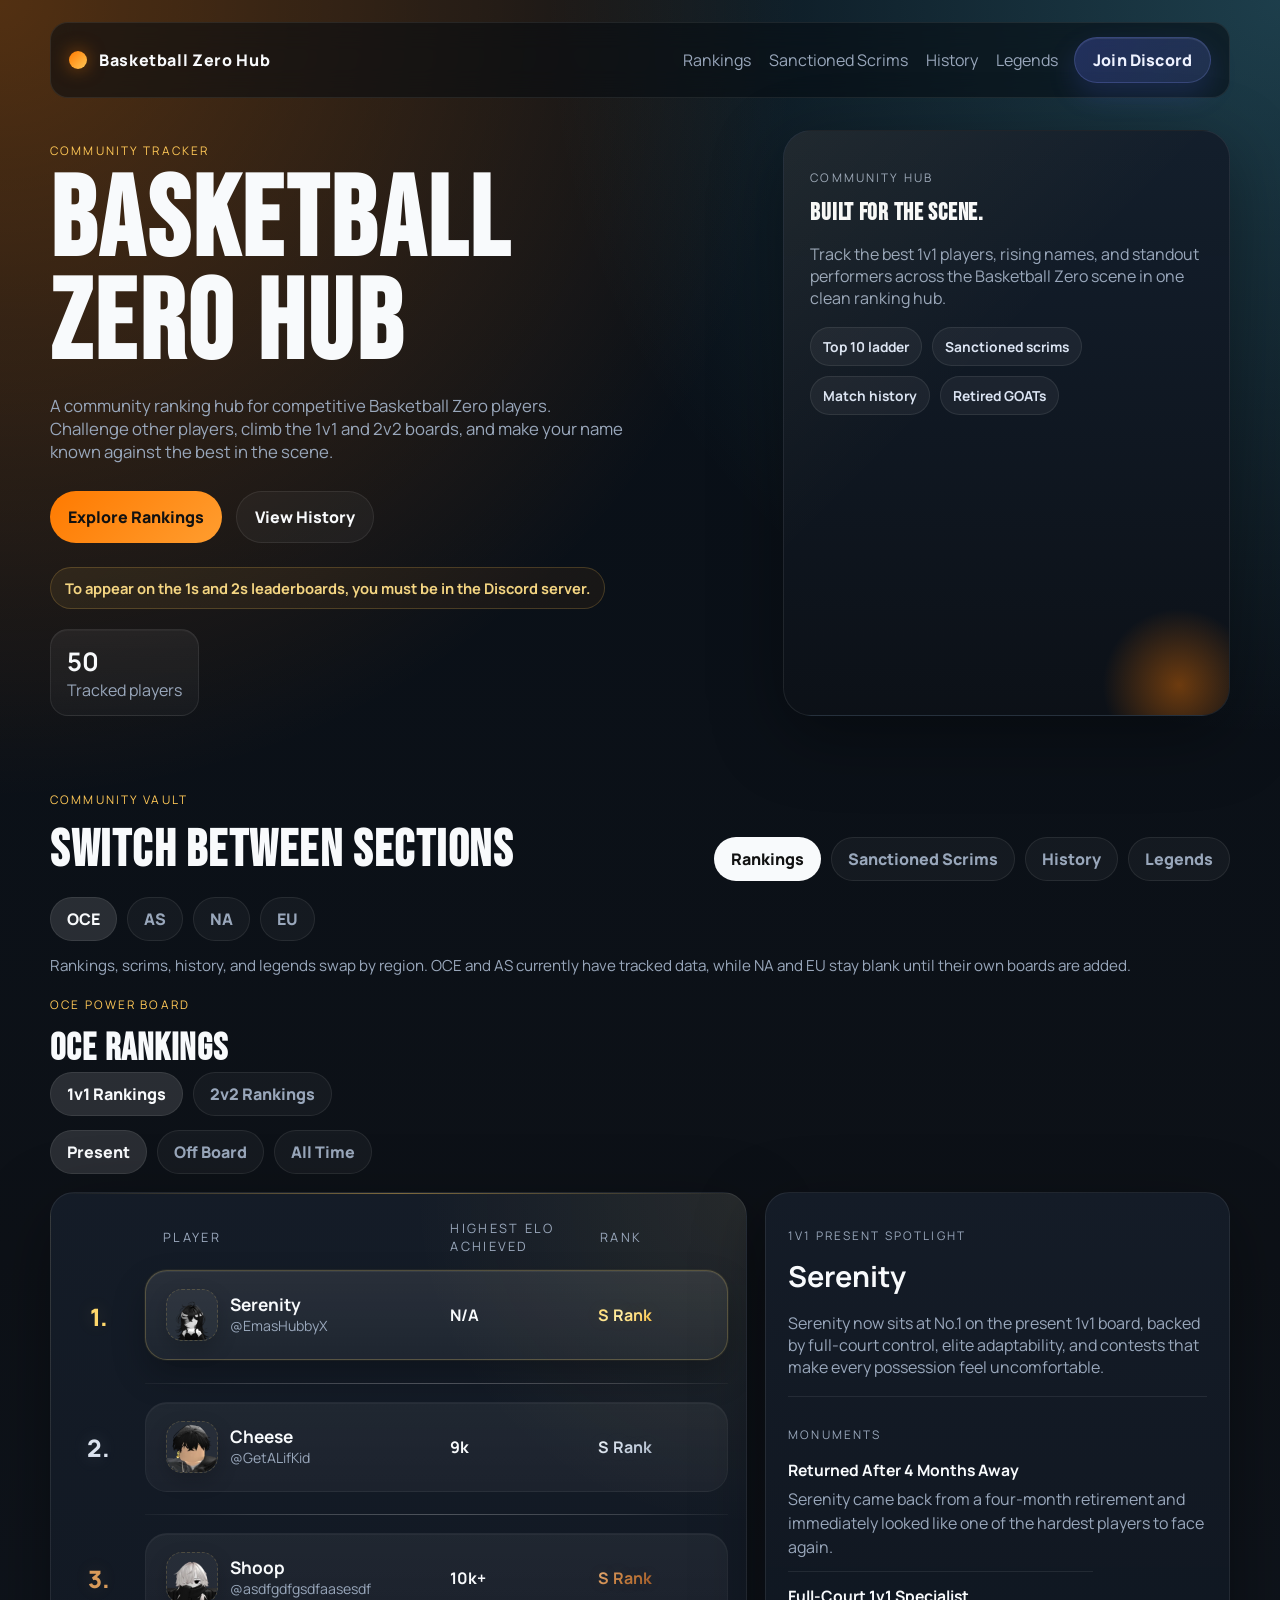
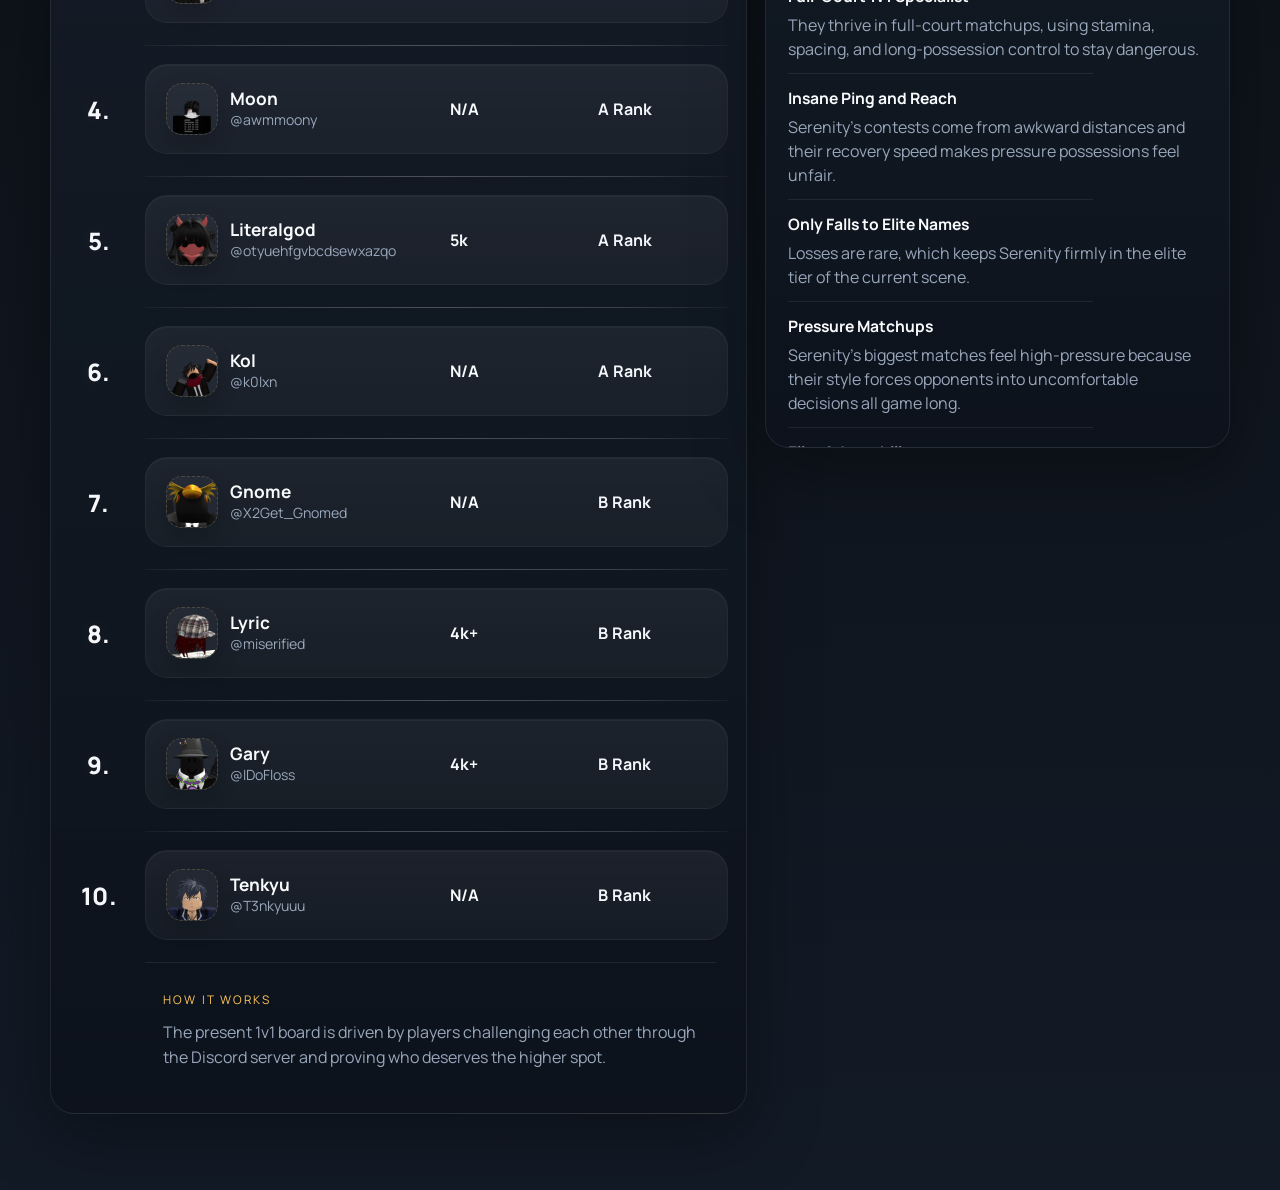
==== commit 7b40e8b3: "dfsa" ====
--- a/index.html
+++ b/index.html
@@ -183,7 +183,7 @@
                             <span class="player-username">@EmasHubbyX</span>
                           </div>
                         </div>
-                        <span>N/A</span>
+                        <span>5k</span>
                         <span class="rank-tier rank-tier-gold">S Rank</span>
                       </article>
                     </div>
@@ -861,6 +861,32 @@
                           <div>
                             <strong>Lucki &amp; Umbra</strong>
                             <span class="player-username">@valyn_tine + @Endbringerv</span>
+                          </div>
+                        </div>
+                        <span>N/A</span>
+                        <span class="rank-tier rank-tier-gold">GOAT Tier</span>
+                      </article>
+                    </div>
+                    <div class="row-breakline"></div>
+                    <div class="rankings-entry-block">
+                      <div class="ranking-number" aria-label="Number 2 all-time duo rank">2.</div>
+                      <article class="leaderboard-row" data-twos-alltime-player="Literalgod & Pocoyo">
+                        <div class="player-meta duo-meta">
+                          <div class="duo-avatars">
+                            <img
+                              class="avatar-slot avatar-image duo-avatar duo-avatar-front"
+                              src="assets/literal.webp"
+                              alt="Literalgod avatar"
+                            />
+                            <img
+                              class="avatar-slot avatar-image duo-avatar duo-avatar-back"
+                              src="assets/Pocoyo.webp"
+                              alt="Pocoyo avatar"
+                            />
+                          </div>
+                          <div>
+                            <strong>Literalgod &amp; Pocoyo</strong>
+                            <span class="player-username">@otyuehfgvbcdsewxazqo + @oyoyocoP</span>
                           </div>
                         </div>
                         <span>N/A</span>
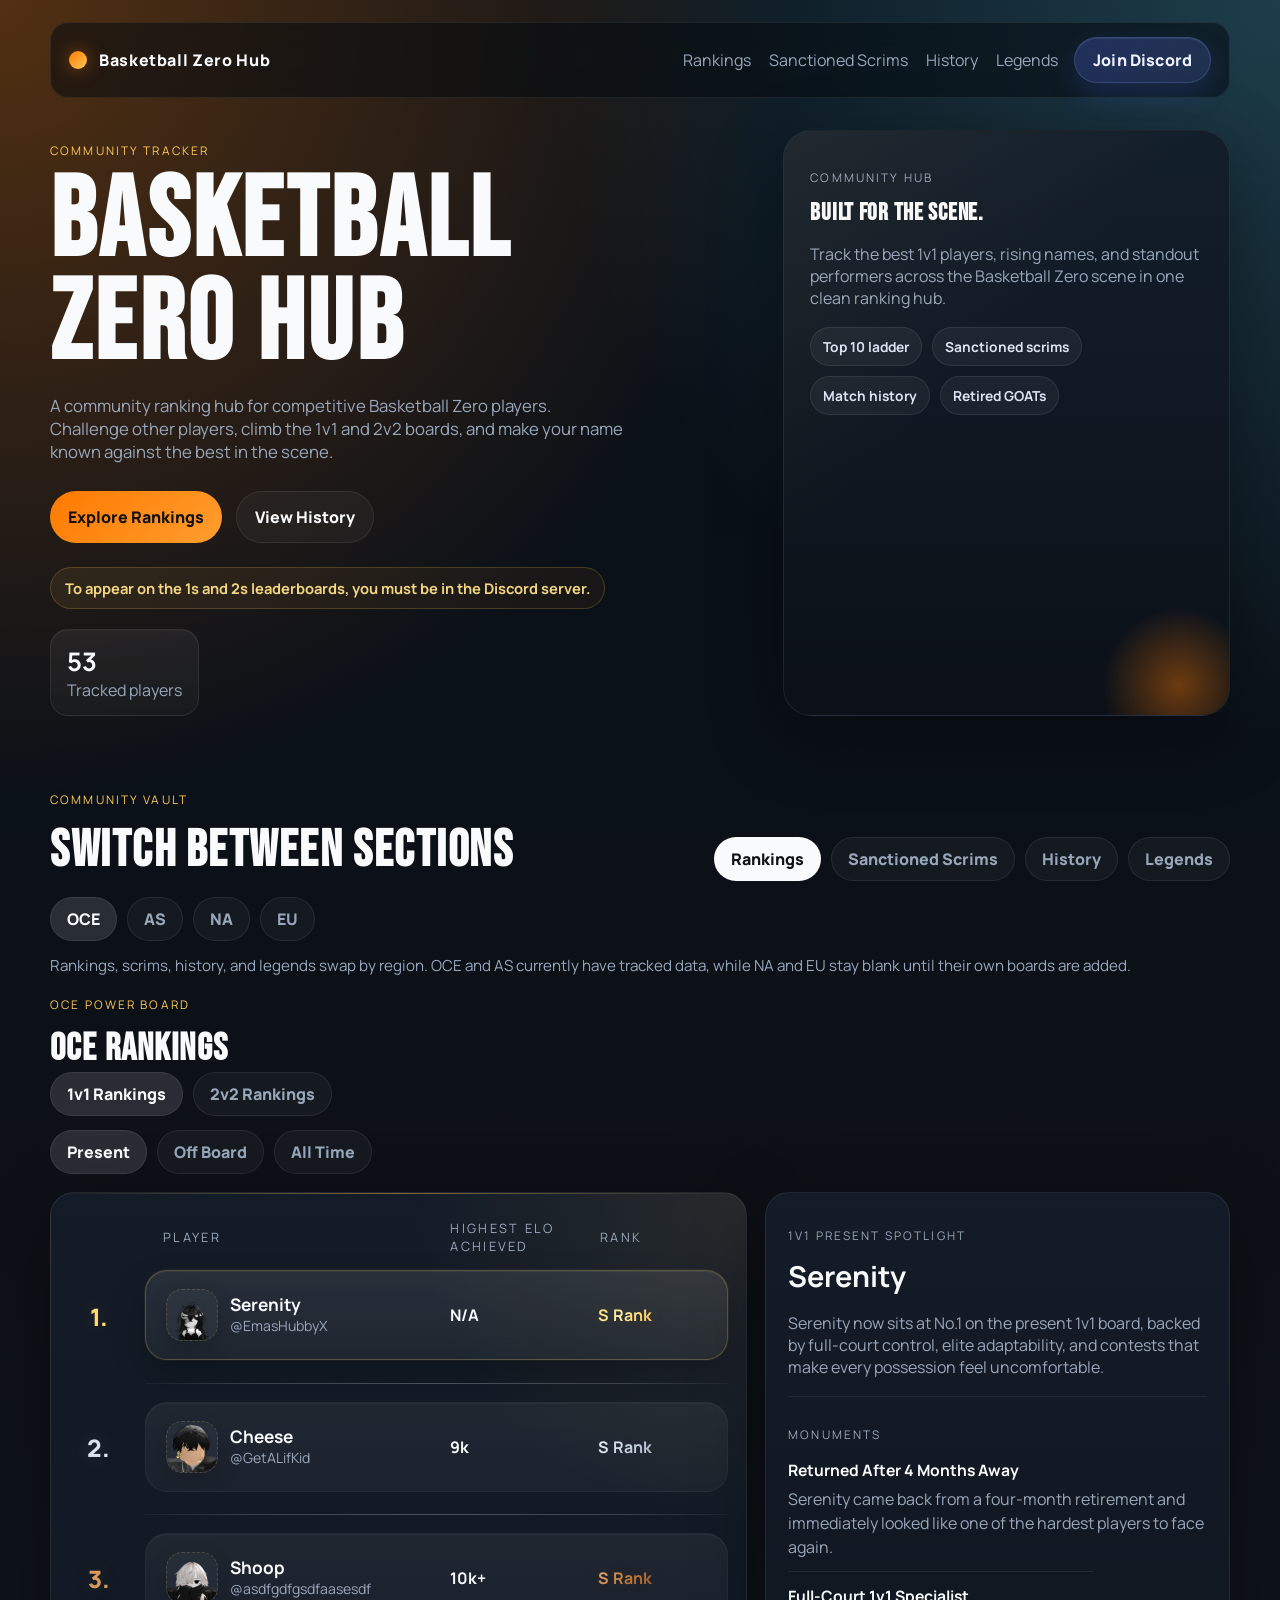
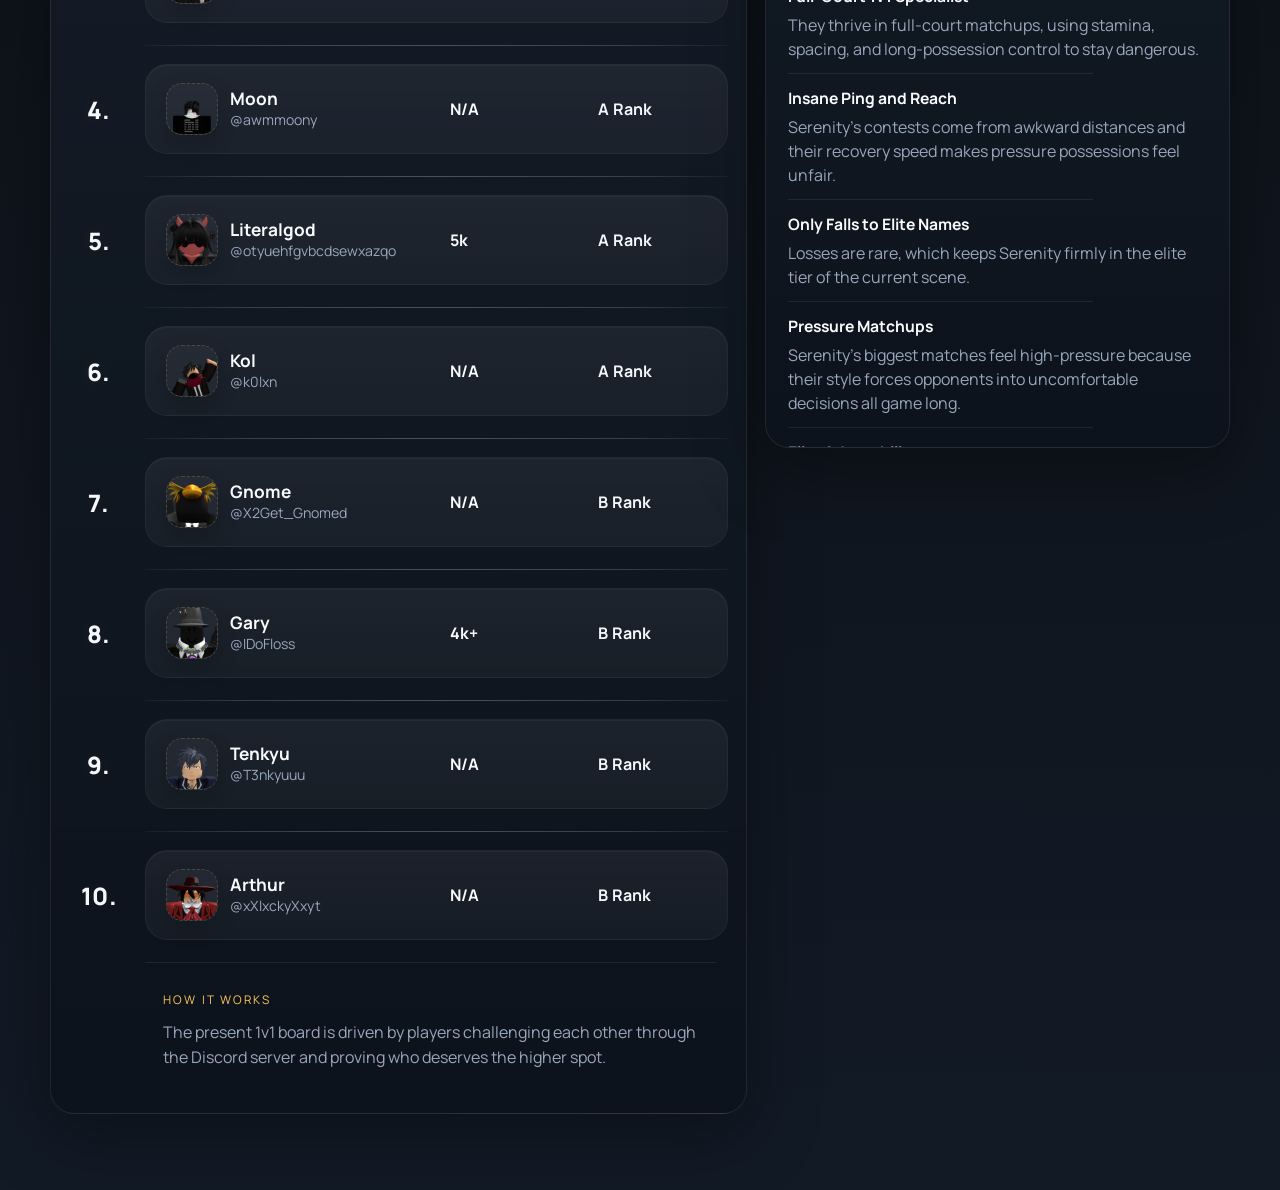
==== commit d6d6daa2: "fdasfsdf" ====
--- a/index.html
+++ b/index.html
@@ -308,12 +308,12 @@
                         <div class="player-meta">
                           <img
                             class="avatar-slot avatar-image"
-                            src="assets/lyric.webp"
-                            alt="Lyric avatar"
-                          />
-                          <div>
-                            <strong>Lyric</strong>
-                            <span class="player-username">@miserified</span>
+                            src="assets/gary.webp"
+                            alt="Gary avatar"
+                          />
+                          <div>
+                            <strong>Gary</strong>
+                            <span class="player-username">@IDoFloss</span>
                           </div>
                         </div>
                         <span>4k+</span>
@@ -327,15 +327,15 @@
                         <div class="player-meta">
                           <img
                             class="avatar-slot avatar-image"
-                            src="assets/gary.webp"
-                            alt="Gary avatar"
-                          />
-                          <div>
-                            <strong>Gary</strong>
-                            <span class="player-username">@IDoFloss</span>
-                          </div>
-                        </div>
-                        <span>4k+</span>
+                            src="assets/Tenkyu.webp"
+                            alt="Tenkyu avatar"
+                          />
+                          <div>
+                            <strong>Tenkyu</strong>
+                            <span class="player-username">@T3nkyuuu</span>
+                          </div>
+                        </div>
+                        <span>N/A</span>
                         <span class="rank-tier rank-tier-plain">B Rank</span>
                       </article>
                     </div>
@@ -346,12 +346,12 @@
                         <div class="player-meta">
                           <img
                             class="avatar-slot avatar-image"
-                            src="assets/Tenkyu.webp"
-                            alt="Tenkyu avatar"
-                          />
-                          <div>
-                            <strong>Tenkyu</strong>
-                            <span class="player-username">@T3nkyuuu</span>
+                            src="assets/arthur.webp"
+                            alt="Arthur avatar"
+                          />
+                          <div>
+                            <strong>Arthur</strong>
+                            <span class="player-username">@xXlxckyXxyt</span>
                           </div>
                         </div>
                         <span>N/A</span>
@@ -389,26 +389,7 @@
                   <div class="leaderboard-rows">
                     <div class="rankings-entry-block">
                       <div class="ranking-number" aria-label="Off-board player">-</div>
-                      <article class="leaderboard-row active" data-offboard-player="Bigmac">
-                        <div class="player-meta">
-                          <img
-                            class="avatar-slot avatar-image"
-                            src="assets/mac.webp"
-                            alt="Bigmac avatar"
-                          />
-                          <div>
-                            <strong>Bigmac</strong>
-                            <span class="player-username">@bigmacy142</span>
-                          </div>
-                        </div>
-                        <span>N/A</span>
-                        <span class="rank-tier rank-tier-plain">B Rank</span>
-                      </article>
-                    </div>
-                    <div class="row-breakline"></div>
-                    <div class="rankings-entry-block">
-                      <div class="ranking-number" aria-label="Off-board player">-</div>
-                      <article class="leaderboard-row" data-offboard-player="Astral">
+                      <article class="leaderboard-row active" data-offboard-player="Astral">
                         <div class="player-meta">
                           <img
                             class="avatar-slot avatar-image"
@@ -437,25 +418,6 @@
                           <div>
                             <strong>Sabre</strong>
                             <span class="player-username">@Xxdj_probroxX</span>
-                          </div>
-                        </div>
-                        <span>N/A</span>
-                        <span class="rank-tier rank-tier-plain">B Rank</span>
-                      </article>
-                    </div>
-                    <div class="row-breakline"></div>
-                    <div class="rankings-entry-block">
-                      <div class="ranking-number" aria-label="Off-board player">-</div>
-                      <article class="leaderboard-row" data-offboard-player="Arthur">
-                        <div class="player-meta">
-                          <img
-                            class="avatar-slot avatar-image"
-                            src="assets/arthur.webp"
-                            alt="Arthur avatar"
-                          />
-                          <div>
-                            <strong>Arthur</strong>
-                            <span class="player-username">@xXlxckyXxyt</span>
                           </div>
                         </div>
                         <span>N/A</span>
@@ -566,9 +528,9 @@
 
                 <aside class="insight-card empty-state-card spotlight-fade">
                   <p class="mini-label">1v1 off-board spotlight</p>
-                  <h3 id="offboardSpotlightName" class="spotlight-fade">Bigmac</h3>
+                  <h3 id="offboardSpotlightName" class="spotlight-fade">Astral</h3>
                   <p id="offboardSpotlightDescription" class="spotlight-fade">
-                    Bigmac is currently sitting just outside the active top 10 and leads the off-board pool as the higher-ranked name here.
+                    Astral is currently being tracked outside the main 1v1 leaderboard and remains one of the stronger off-board names at B Rank.
                   </p>
                   <div class="avatar-preview monuments-preview spotlight-fade">
                     <p class="mini-label">Notes</p>
@@ -785,7 +747,7 @@
                           </div>
                           <div>
                             <strong>Ata &amp; Lechu</strong>
-                            <span class="player-username">@Ata0009 + @LeonRMC0212</span>
+                            <span class="player-username">@MasterDragon200009 + @LeonRMC0212</span>
                           </div>
                         </div>
                         <span>N/A</span>
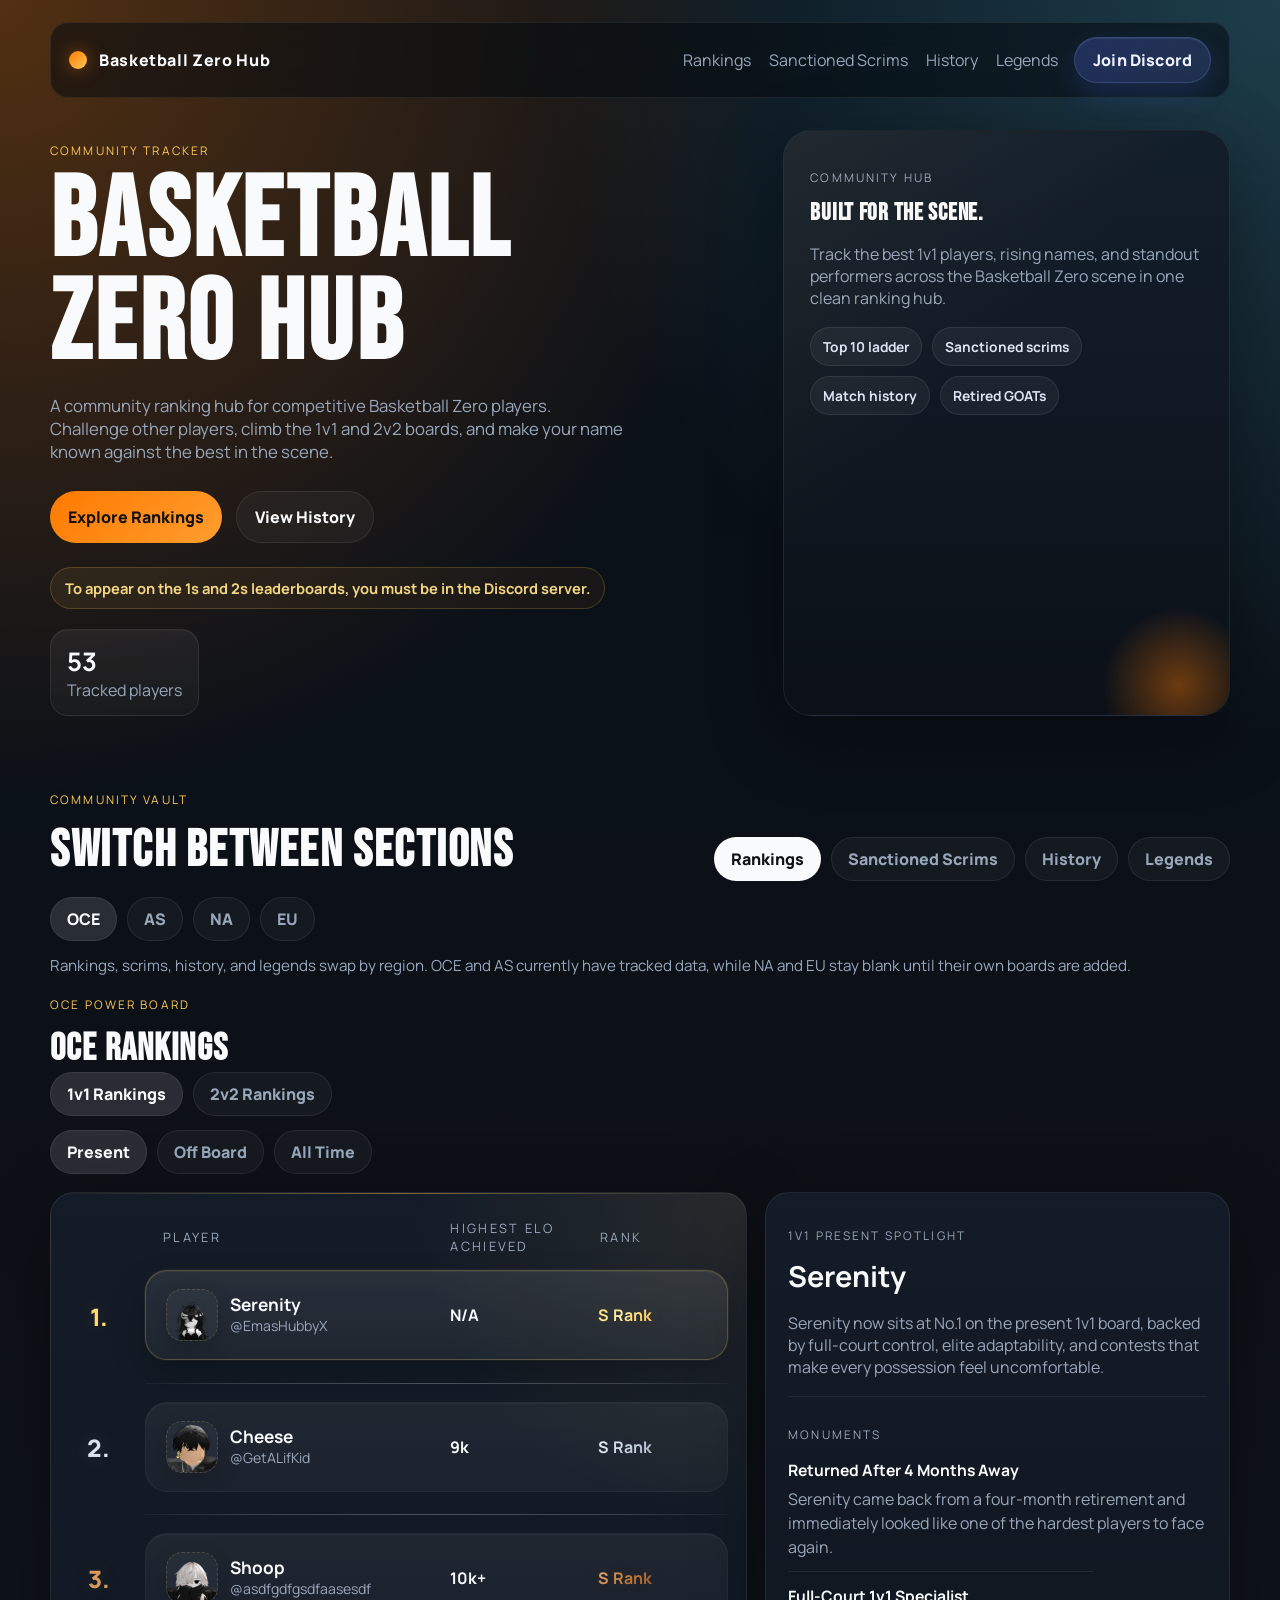
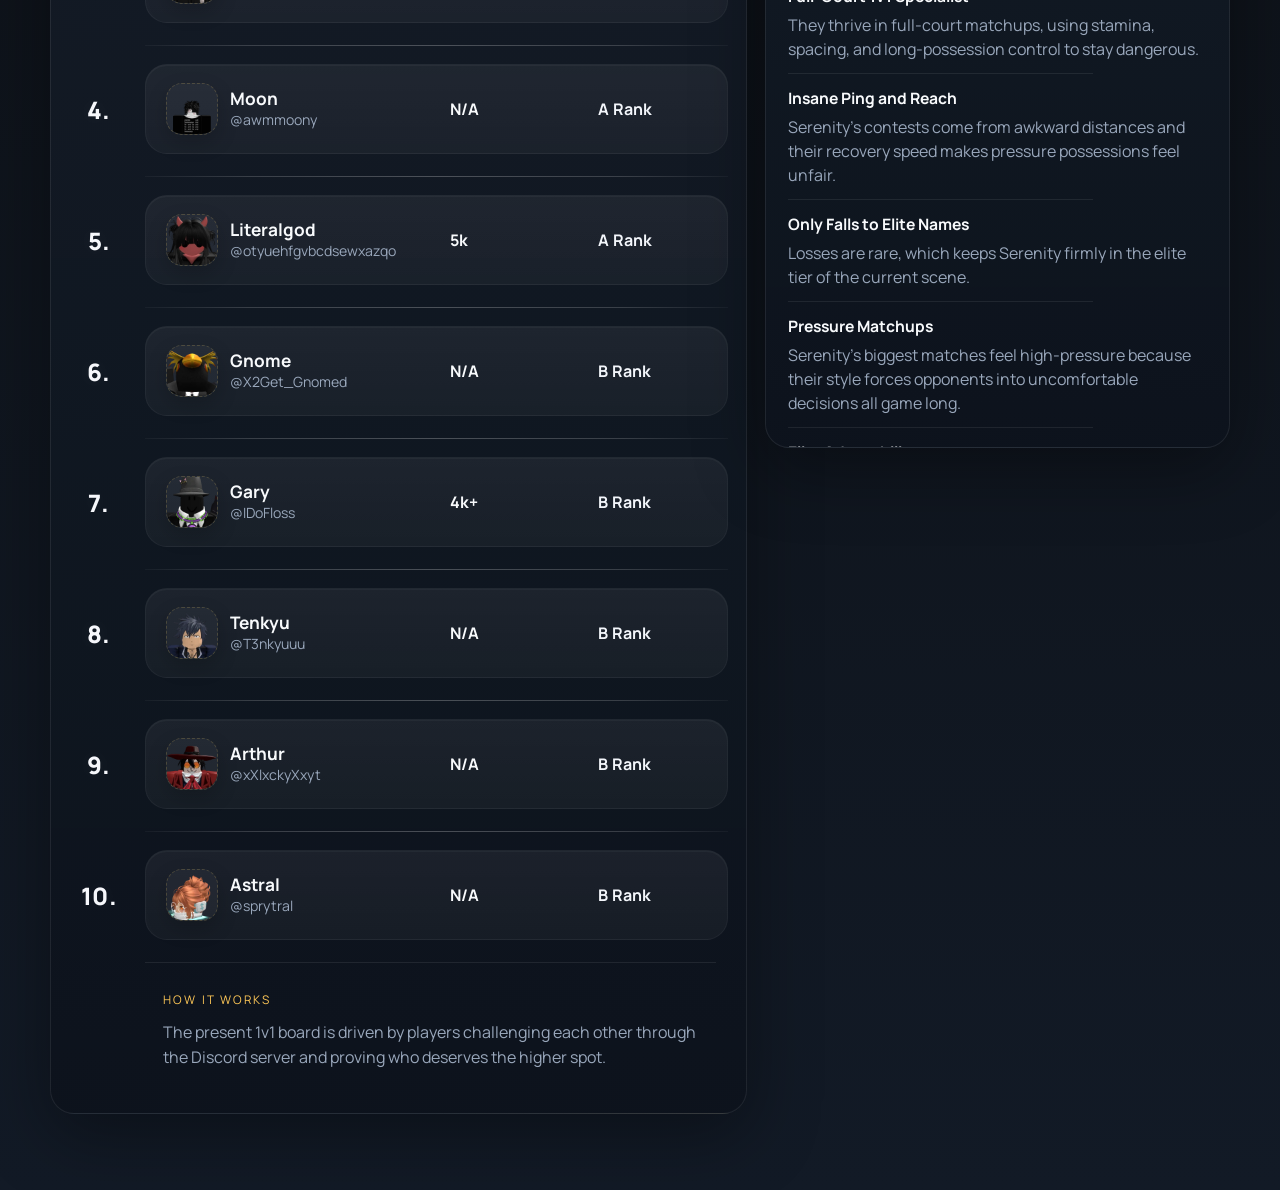
==== commit cac97032: "ASDas" ====
--- a/index.html
+++ b/index.html
@@ -270,16 +270,16 @@
                         <div class="player-meta">
                           <img
                             class="avatar-slot avatar-image"
-                            src="assets/kol.webp"
-                            alt="Kol avatar"
-                          />
-                          <div>
-                            <strong>Kol</strong>
-                            <span class="player-username">@k0lxn</span>
-                          </div>
-                        </div>
-                        <span>N/A</span>
-                        <span class="rank-tier rank-tier-plain">A Rank</span>
+                            src="assets/gnome.webp"
+                            alt="Gnome avatar"
+                          />
+                          <div>
+                            <strong>Gnome</strong>
+                            <span class="player-username">@X2Get_Gnomed</span>
+                          </div>
+                        </div>
+                        <span>N/A</span>
+                        <span class="rank-tier rank-tier-plain">B Rank</span>
                       </article>
                     </div>
                     <div class="row-breakline"></div>
@@ -289,15 +289,15 @@
                         <div class="player-meta">
                           <img
                             class="avatar-slot avatar-image"
-                            src="assets/gnome.webp"
-                            alt="Gnome avatar"
-                          />
-                          <div>
-                            <strong>Gnome</strong>
-                            <span class="player-username">@X2Get_Gnomed</span>
-                          </div>
-                        </div>
-                        <span>N/A</span>
+                            src="assets/gary.webp"
+                            alt="Gary avatar"
+                          />
+                          <div>
+                            <strong>Gary</strong>
+                            <span class="player-username">@IDoFloss</span>
+                          </div>
+                        </div>
+                        <span>4k+</span>
                         <span class="rank-tier rank-tier-plain">B Rank</span>
                       </article>
                     </div>
@@ -308,15 +308,15 @@
                         <div class="player-meta">
                           <img
                             class="avatar-slot avatar-image"
-                            src="assets/gary.webp"
-                            alt="Gary avatar"
-                          />
-                          <div>
-                            <strong>Gary</strong>
-                            <span class="player-username">@IDoFloss</span>
-                          </div>
-                        </div>
-                        <span>4k+</span>
+                            src="assets/Tenkyu.webp"
+                            alt="Tenkyu avatar"
+                          />
+                          <div>
+                            <strong>Tenkyu</strong>
+                            <span class="player-username">@T3nkyuuu</span>
+                          </div>
+                        </div>
+                        <span>N/A</span>
                         <span class="rank-tier rank-tier-plain">B Rank</span>
                       </article>
                     </div>
@@ -327,12 +327,12 @@
                         <div class="player-meta">
                           <img
                             class="avatar-slot avatar-image"
-                            src="assets/Tenkyu.webp"
-                            alt="Tenkyu avatar"
-                          />
-                          <div>
-                            <strong>Tenkyu</strong>
-                            <span class="player-username">@T3nkyuuu</span>
+                            src="assets/arthur.webp"
+                            alt="Arthur avatar"
+                          />
+                          <div>
+                            <strong>Arthur</strong>
+                            <span class="player-username">@xXlxckyXxyt</span>
                           </div>
                         </div>
                         <span>N/A</span>
@@ -346,12 +346,12 @@
                         <div class="player-meta">
                           <img
                             class="avatar-slot avatar-image"
-                            src="assets/arthur.webp"
-                            alt="Arthur avatar"
-                          />
-                          <div>
-                            <strong>Arthur</strong>
-                            <span class="player-username">@xXlxckyXxyt</span>
+                            src="assets/astral.webp"
+                            alt="Astral avatar"
+                          />
+                          <div>
+                            <strong>Astral</strong>
+                            <span class="player-username">@sprytral</span>
                           </div>
                         </div>
                         <span>N/A</span>
@@ -389,26 +389,7 @@
                   <div class="leaderboard-rows">
                     <div class="rankings-entry-block">
                       <div class="ranking-number" aria-label="Off-board player">-</div>
-                      <article class="leaderboard-row active" data-offboard-player="Astral">
-                        <div class="player-meta">
-                          <img
-                            class="avatar-slot avatar-image"
-                            src="assets/astral.webp"
-                            alt="Astral avatar"
-                          />
-                          <div>
-                            <strong>Astral</strong>
-                            <span class="player-username">@sprytral</span>
-                          </div>
-                        </div>
-                        <span>N/A</span>
-                        <span class="rank-tier rank-tier-plain">B Rank</span>
-                      </article>
-                    </div>
-                    <div class="row-breakline"></div>
-                    <div class="rankings-entry-block">
-                      <div class="ranking-number" aria-label="Off-board player">-</div>
-                      <article class="leaderboard-row" data-offboard-player="Sabre">
+                      <article class="leaderboard-row active" data-offboard-player="Sabre">
                         <div class="player-meta">
                           <img
                             class="avatar-slot avatar-image"
@@ -528,9 +509,9 @@
 
                 <aside class="insight-card empty-state-card spotlight-fade">
                   <p class="mini-label">1v1 off-board spotlight</p>
-                  <h3 id="offboardSpotlightName" class="spotlight-fade">Astral</h3>
+                  <h3 id="offboardSpotlightName" class="spotlight-fade">Sabre</h3>
                   <p id="offboardSpotlightDescription" class="spotlight-fade">
-                    Astral is currently being tracked outside the main 1v1 leaderboard and remains one of the stronger off-board names at B Rank.
+                    Sabre is currently being tracked outside the main 1v1 leaderboard as a B Rank name in the off-board pool.
                   </p>
                   <div class="avatar-preview monuments-preview spotlight-fade">
                     <p class="mini-label">Notes</p>
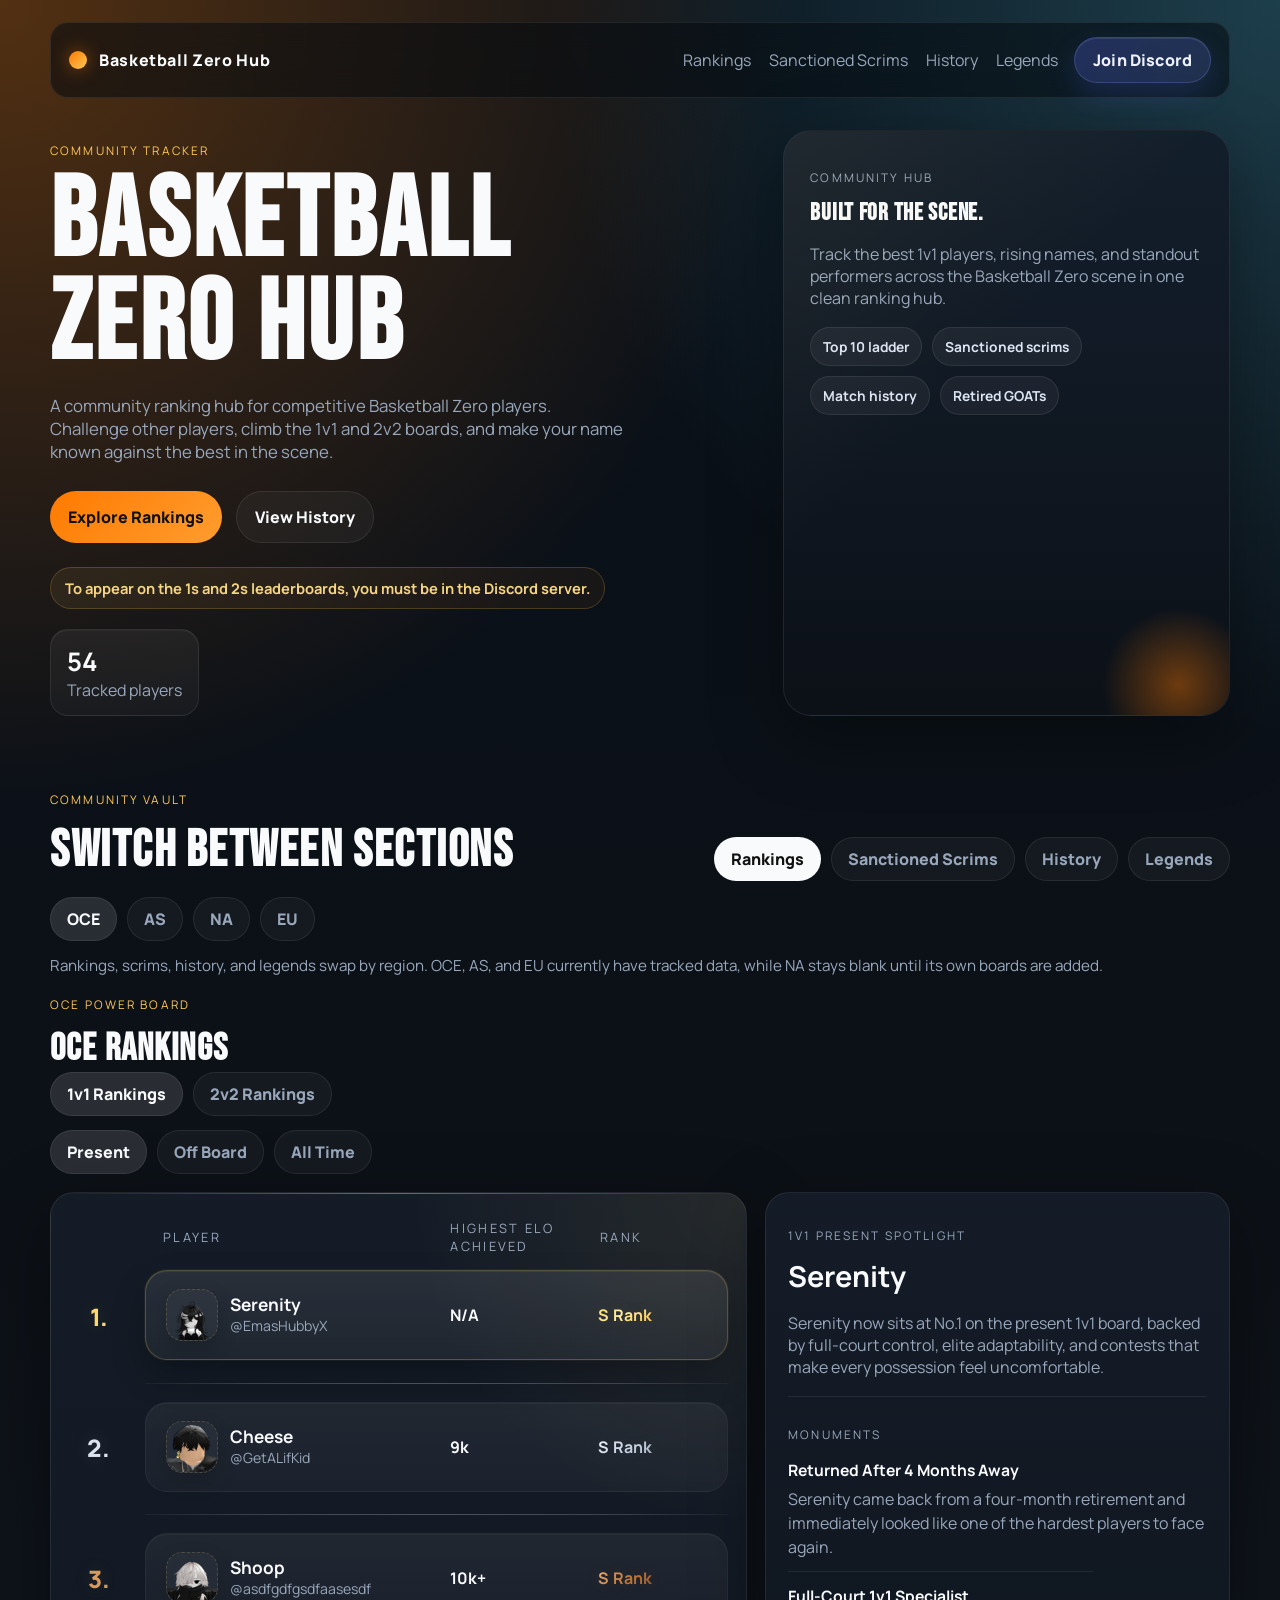
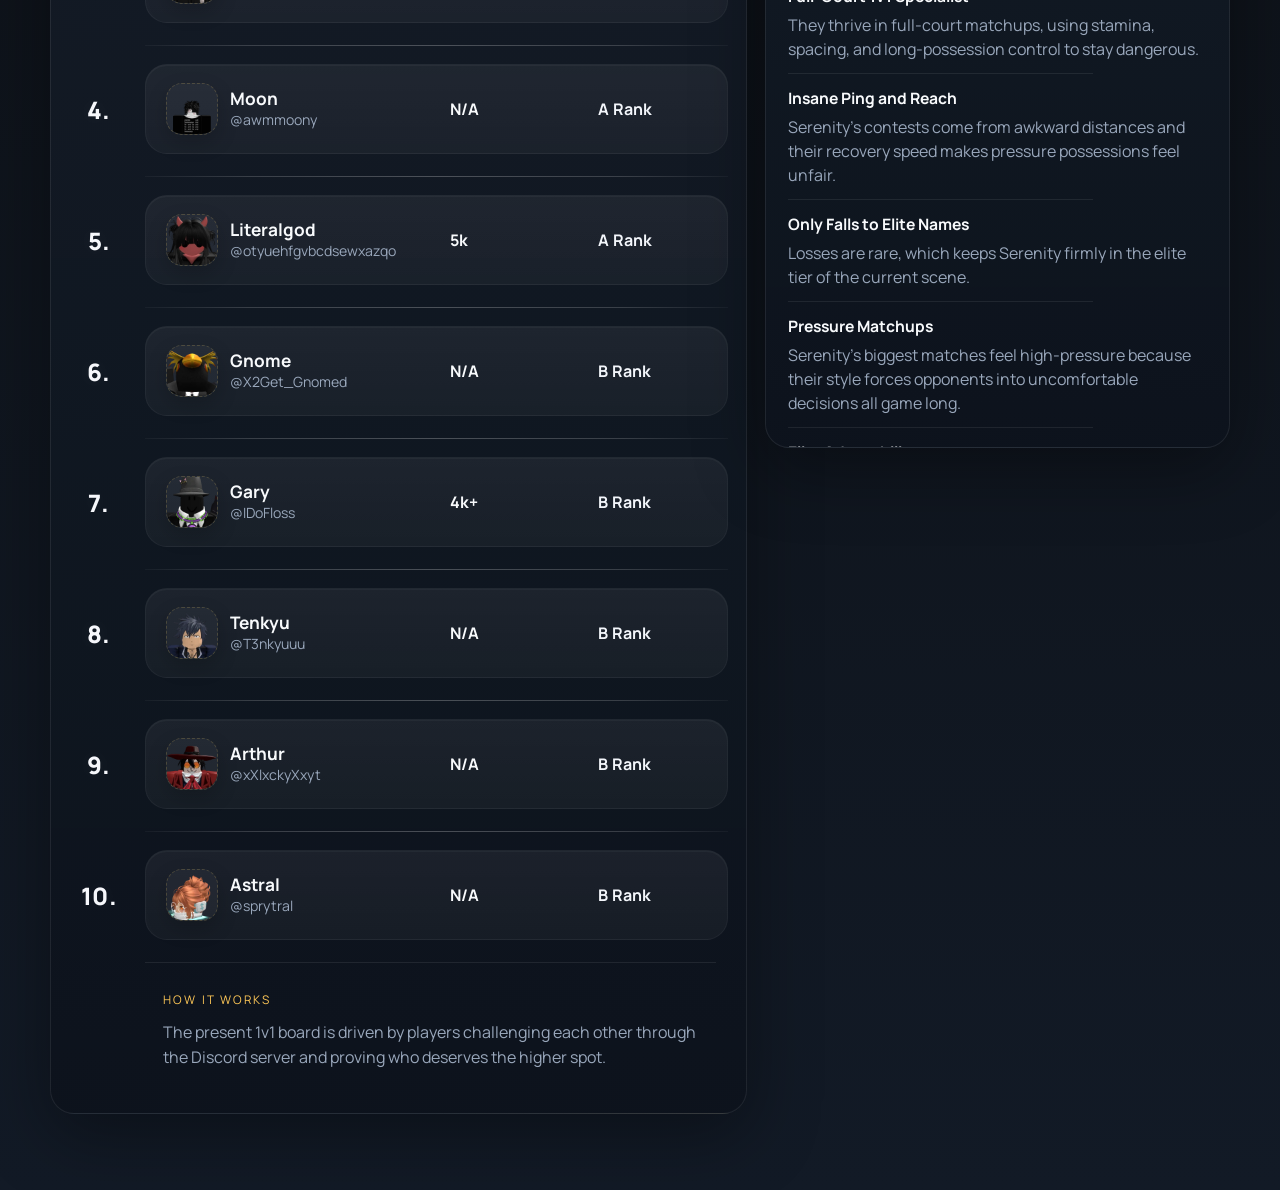
==== commit 4f23cba3: "no.1 eu" ====
--- a/index.html
+++ b/index.html
@@ -136,7 +136,7 @@
               <button class="subtab-button" data-region-tab="EU">EU</button>
             </div>
             <p class="region-note">
-              Rankings, scrims, history, and legends swap by region. OCE and AS currently have tracked data, while NA and EU stay blank until their own boards are added.
+              Rankings, scrims, history, and legends swap by region. OCE, AS, and EU currently have tracked data, while NA stays blank until its own boards are added.
             </p>
           </div>
 
--- a/styles.css
+++ b/styles.css
@@ -377,16 +377,26 @@
   display: none;
 }
 
-body[data-active-region="OCE"] .region-shared-content,
-body[data-active-region="AS"] .region-shared-content {
+body[data-active-region="OCE"] [data-panel="rankings"] .region-shared-content,
+body[data-active-region="AS"] [data-panel="rankings"] .region-shared-content,
+body[data-active-region="EU"] [data-panel="rankings"] .region-shared-content,
+body[data-active-region="OCE"] [data-panel="scrims"] .region-shared-content,
+body[data-active-region="AS"] [data-panel="scrims"] .region-shared-content,
+body[data-active-region="OCE"] [data-panel="history"] .region-shared-content,
+body[data-active-region="AS"] [data-panel="history"] .region-shared-content {
   display: block;
 }
 
-body[data-active-region]:not([data-active-region="OCE"]):not([data-active-region="AS"]) .region-shared-content {
+body[data-active-region]:not([data-active-region="OCE"]):not([data-active-region="AS"]):not([data-active-region="EU"]) [data-panel="rankings"] .region-shared-content,
+body[data-active-region]:not([data-active-region="OCE"]):not([data-active-region="AS"]) [data-panel="scrims"] .region-shared-content,
+body[data-active-region]:not([data-active-region="OCE"]):not([data-active-region="AS"]) [data-panel="history"] .region-shared-content {
   display: none;
 }
 
-body[data-active-region]:not([data-active-region="OCE"]):not([data-active-region="AS"]) .region-empty-panel {
+body[data-active-region]:not([data-active-region="OCE"]):not([data-active-region="AS"]):not([data-active-region="EU"]) [data-panel="rankings"] .region-empty-panel,
+body[data-active-region]:not([data-active-region="OCE"]):not([data-active-region="AS"]) [data-panel="scrims"] .region-empty-panel,
+body[data-active-region]:not([data-active-region="OCE"]):not([data-active-region="AS"]) [data-panel="history"] .region-empty-panel,
+body[data-active-region]:not([data-active-region="OCE"]) [data-panel="legends"] .region-empty-panel {
   display: block;
 }
 
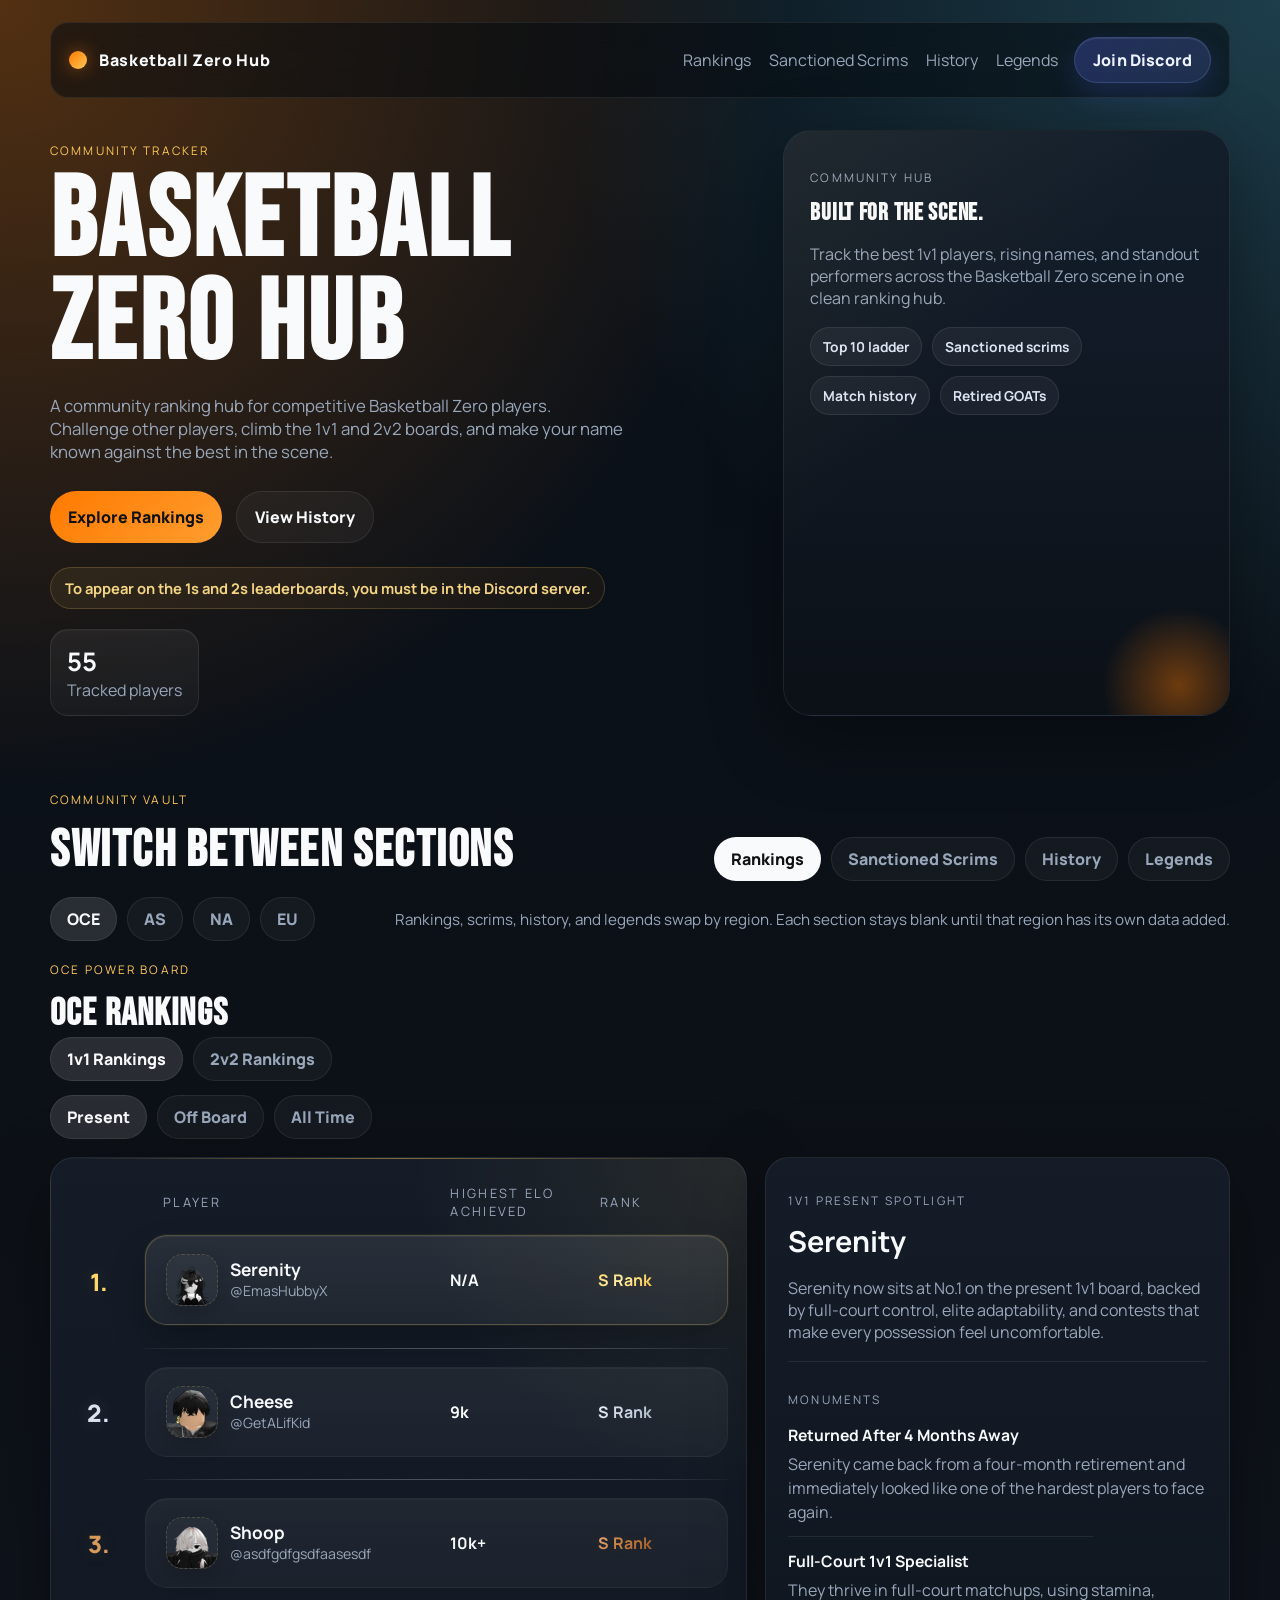
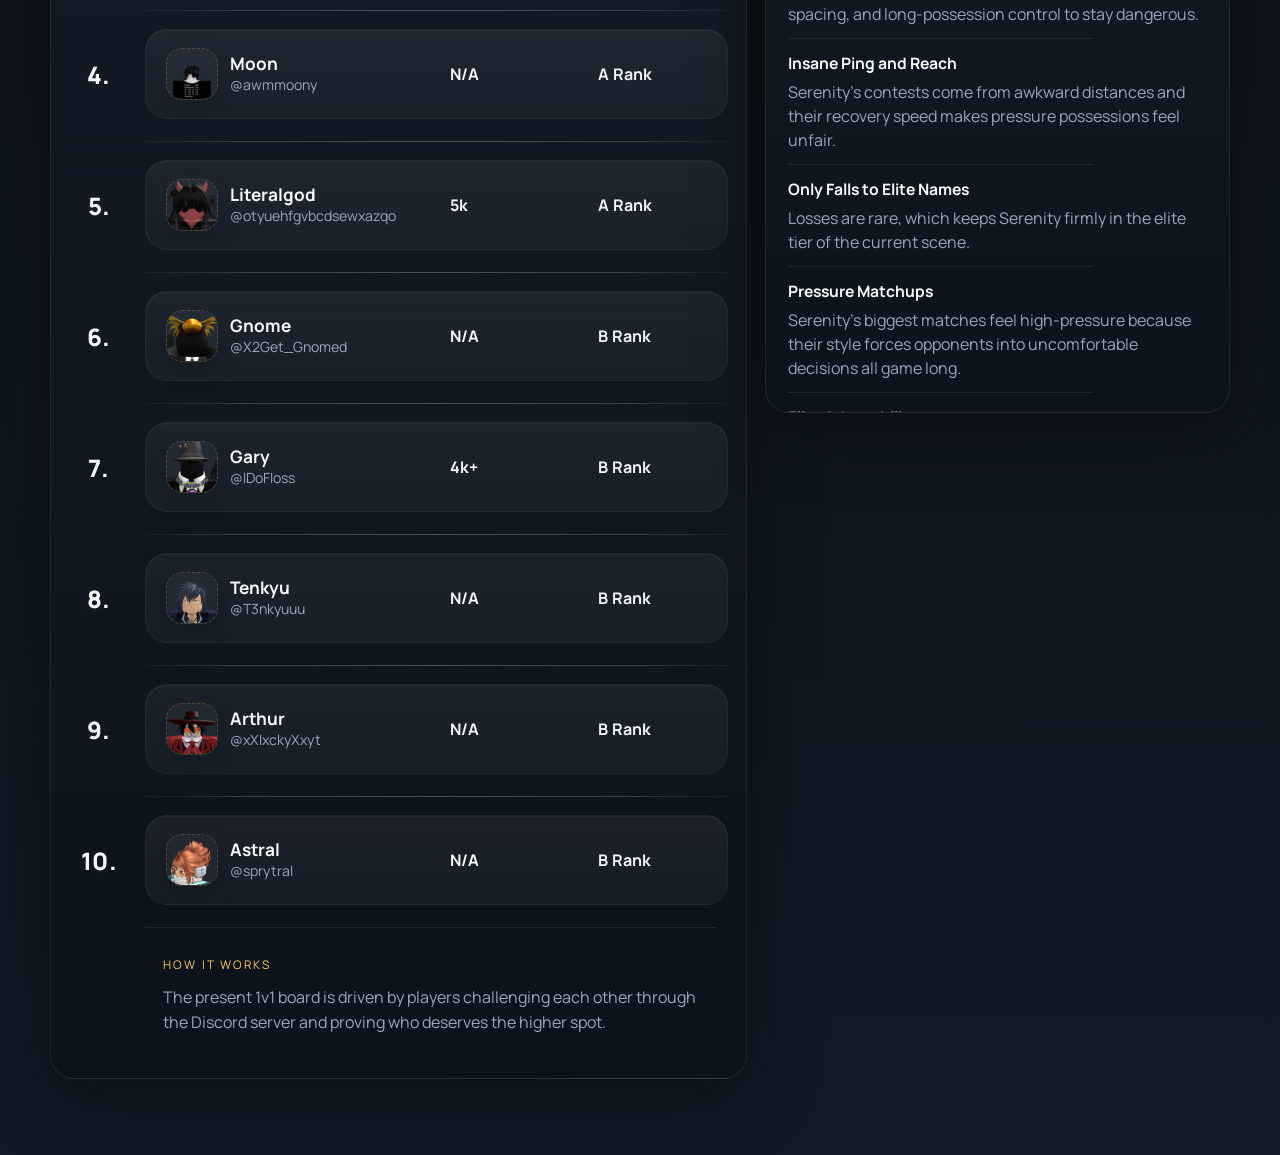
==== commit 79289d92: "no.1 na" ====
--- a/index.html
+++ b/index.html
@@ -136,7 +136,7 @@
               <button class="subtab-button" data-region-tab="EU">EU</button>
             </div>
             <p class="region-note">
-              Rankings, scrims, history, and legends swap by region. OCE, AS, and EU currently have tracked data, while NA stays blank until its own boards are added.
+              Rankings, scrims, history, and legends swap by region. Each section stays blank until that region has its own data added.
             </p>
           </div>
 
--- a/styles.css
+++ b/styles.css
@@ -379,6 +379,7 @@
 
 body[data-active-region="OCE"] [data-panel="rankings"] .region-shared-content,
 body[data-active-region="AS"] [data-panel="rankings"] .region-shared-content,
+body[data-active-region="NA"] [data-panel="rankings"] .region-shared-content,
 body[data-active-region="EU"] [data-panel="rankings"] .region-shared-content,
 body[data-active-region="OCE"] [data-panel="scrims"] .region-shared-content,
 body[data-active-region="AS"] [data-panel="scrims"] .region-shared-content,
@@ -387,13 +388,13 @@
   display: block;
 }
 
-body[data-active-region]:not([data-active-region="OCE"]):not([data-active-region="AS"]):not([data-active-region="EU"]) [data-panel="rankings"] .region-shared-content,
+body[data-active-region]:not([data-active-region="OCE"]):not([data-active-region="AS"]):not([data-active-region="NA"]):not([data-active-region="EU"]) [data-panel="rankings"] .region-shared-content,
 body[data-active-region]:not([data-active-region="OCE"]):not([data-active-region="AS"]) [data-panel="scrims"] .region-shared-content,
 body[data-active-region]:not([data-active-region="OCE"]):not([data-active-region="AS"]) [data-panel="history"] .region-shared-content {
   display: none;
 }
 
-body[data-active-region]:not([data-active-region="OCE"]):not([data-active-region="AS"]):not([data-active-region="EU"]) [data-panel="rankings"] .region-empty-panel,
+body[data-active-region]:not([data-active-region="OCE"]):not([data-active-region="AS"]):not([data-active-region="NA"]):not([data-active-region="EU"]) [data-panel="rankings"] .region-empty-panel,
 body[data-active-region]:not([data-active-region="OCE"]):not([data-active-region="AS"]) [data-panel="scrims"] .region-empty-panel,
 body[data-active-region]:not([data-active-region="OCE"]):not([data-active-region="AS"]) [data-panel="history"] .region-empty-panel,
 body[data-active-region]:not([data-active-region="OCE"]) [data-panel="legends"] .region-empty-panel {
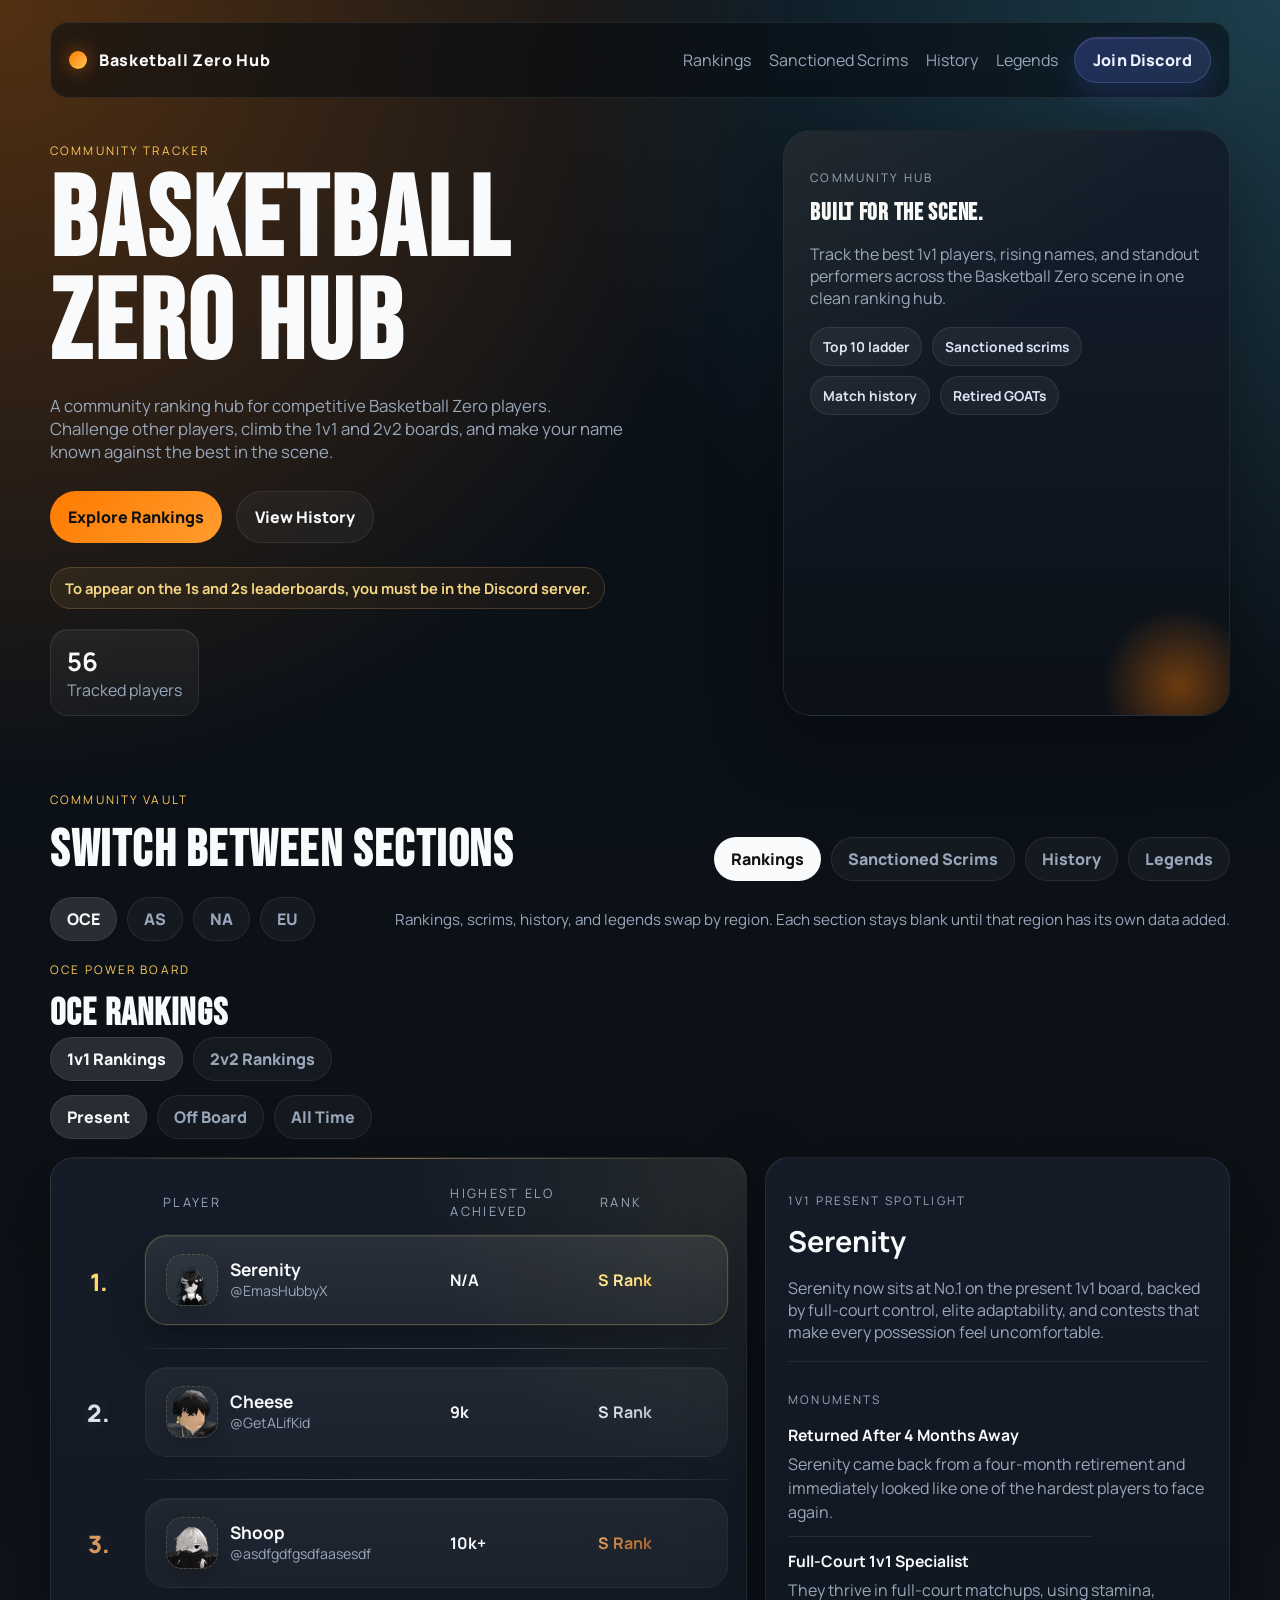
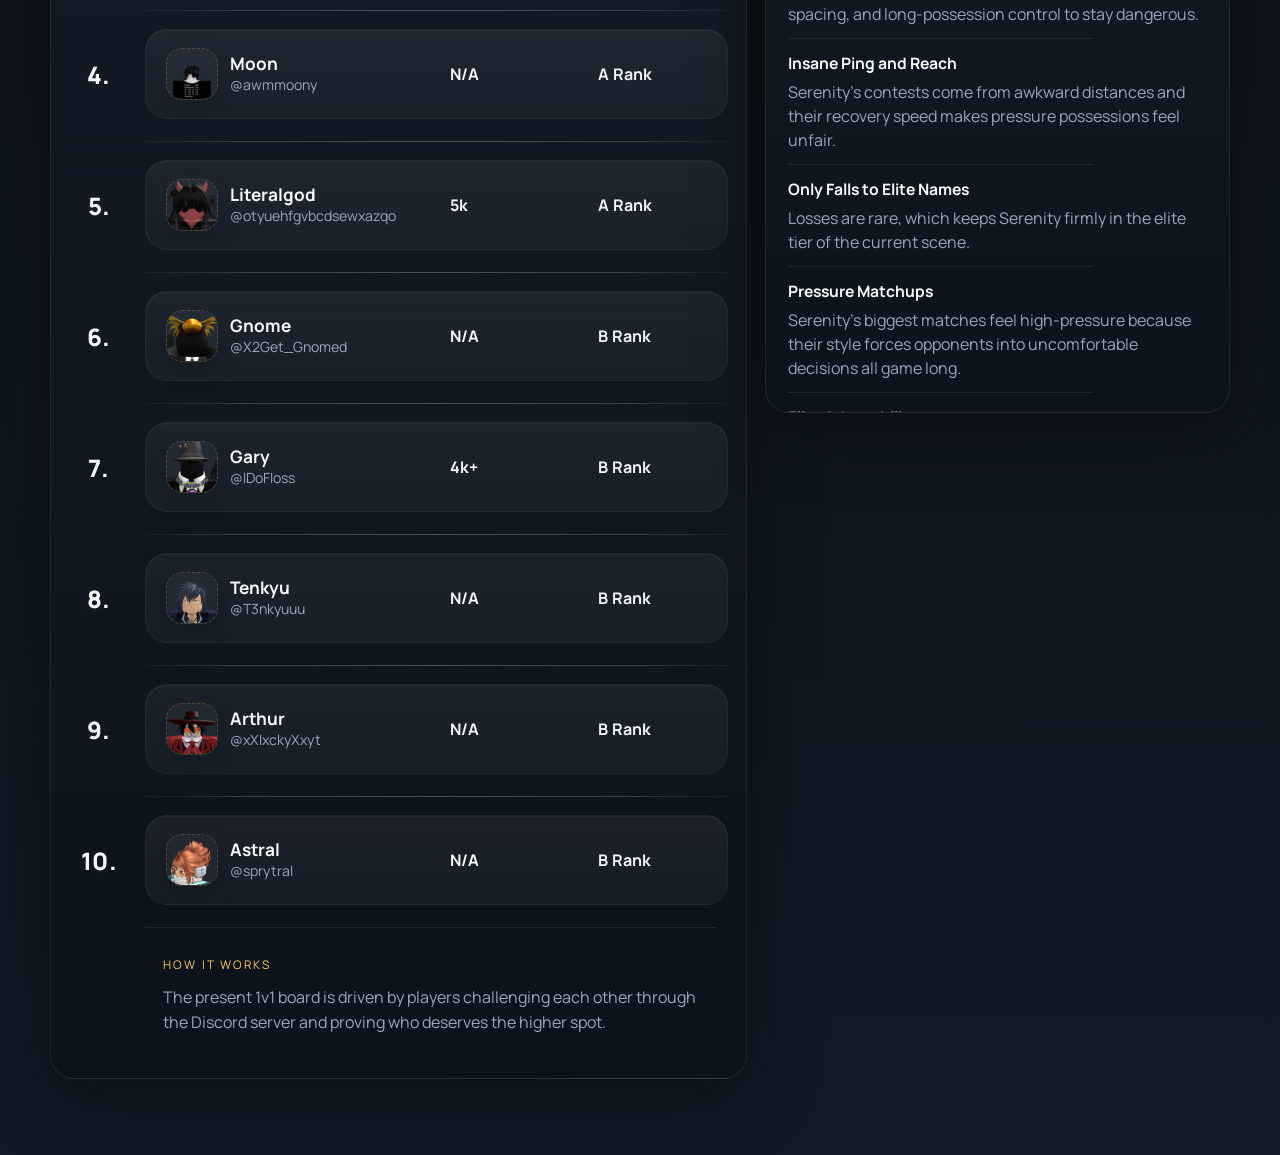
==== commit 43974d7e: "discord link fix" ====
--- a/index.html
+++ b/index.html
@@ -61,7 +61,7 @@
           </div>
             <a
               class="discord-link"
-              href="https://discord.gg/PM2pWpbQuT"
+              href="https://discord.gg/92YBtFmEA5"
               target="_blank"
               rel="noreferrer"
               aria-label="Join Discord server"
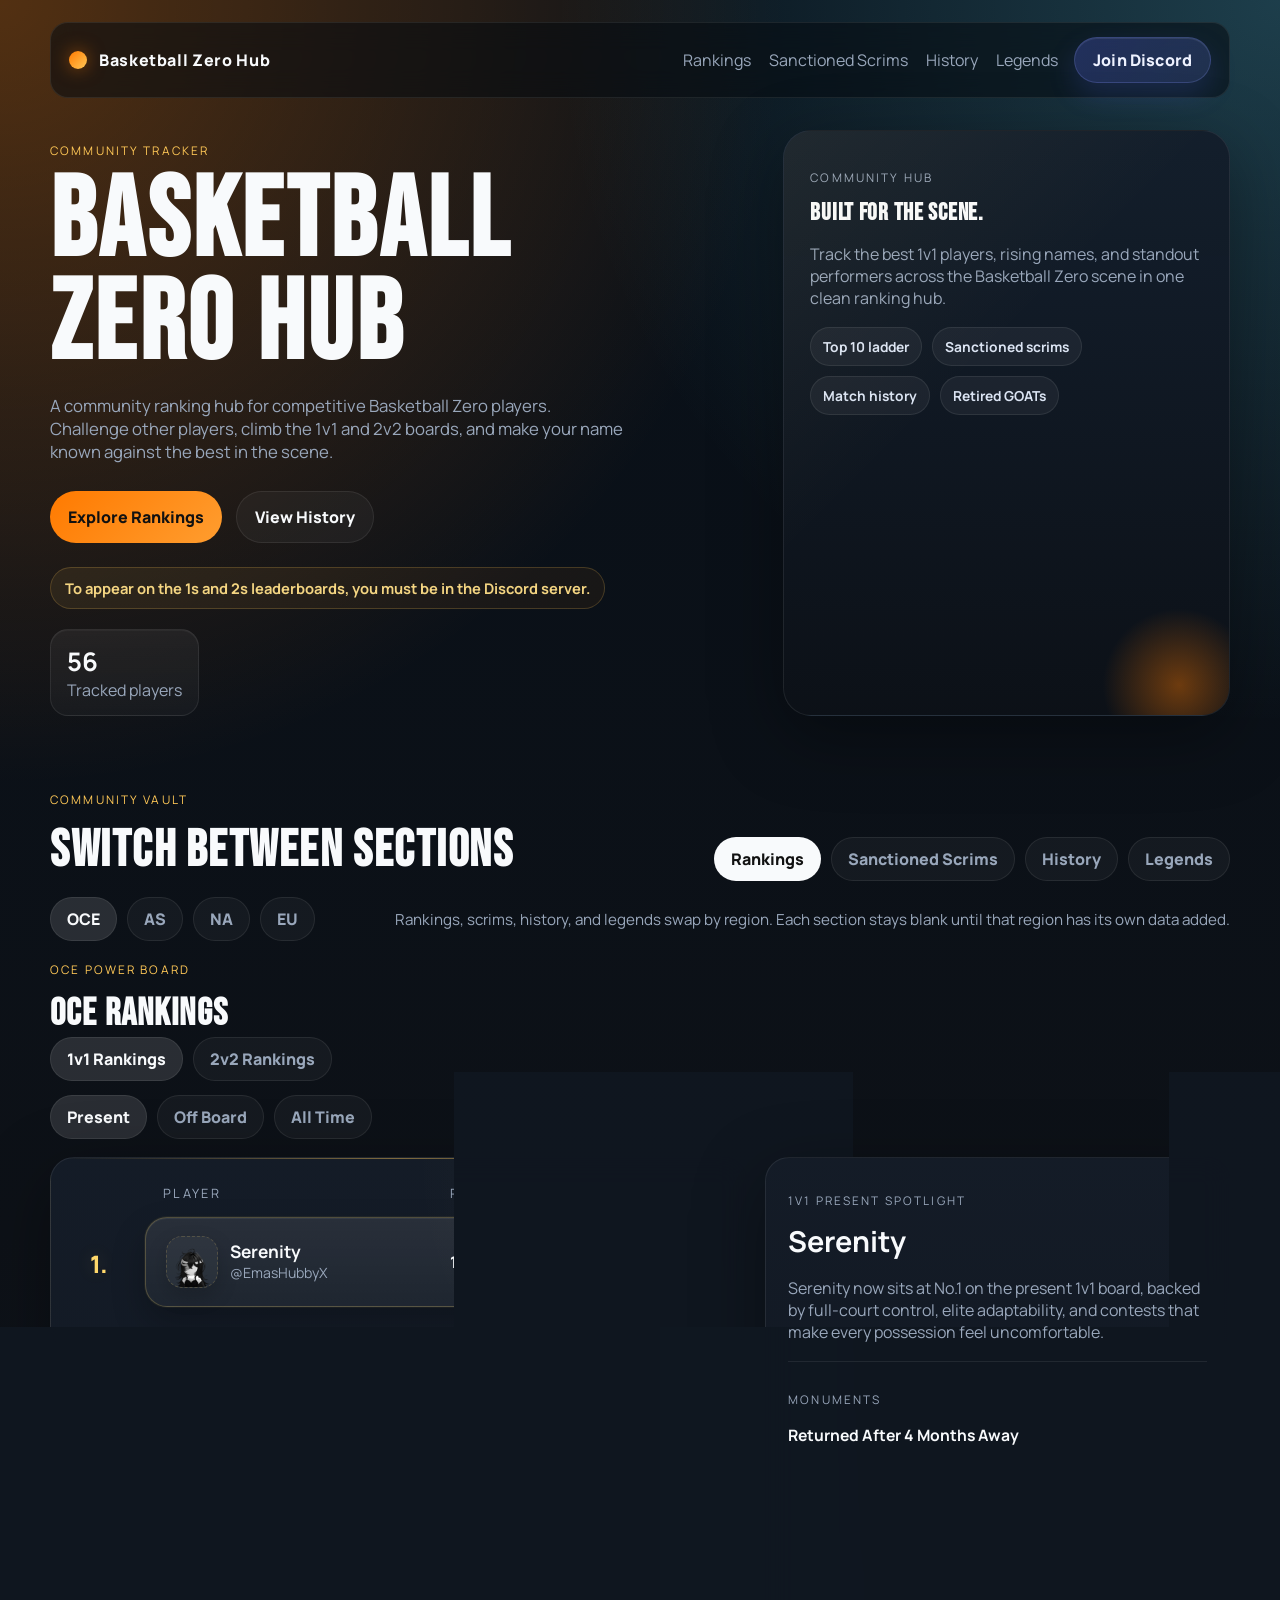
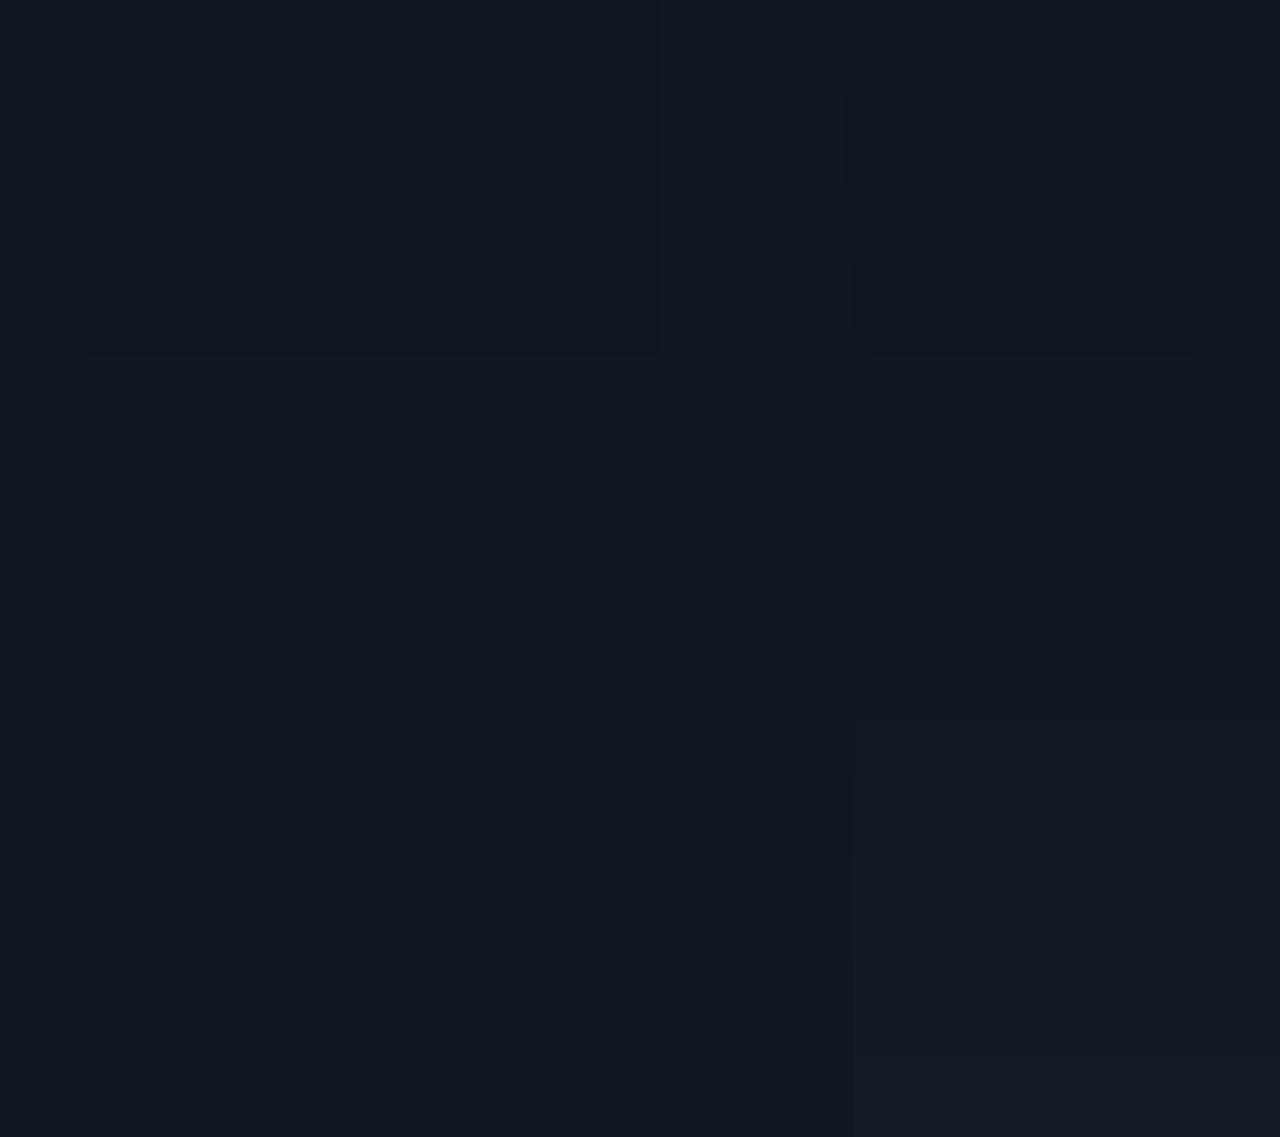
==== commit c367bf4b: "removing peak elo" ====
--- a/index.html
+++ b/index.html
@@ -165,7 +165,7 @@
                 <div class="leaderboard-card empty-state-card">
                   <div class="leaderboard-head">
                     <span>Player</span>
-                    <span>Highest ELO Achieved</span>
+                    <span>Record</span>
                     <span>Rank</span>
                   </div>
                   <div class="leaderboard-rows">
@@ -383,7 +383,7 @@
                 <div class="leaderboard-card empty-state-card">
                   <div class="leaderboard-head">
                     <span>Player</span>
-                    <span>Top ELO</span>
+                    <span>Record</span>
                     <span>Rank</span>
                   </div>
                   <div class="leaderboard-rows">
@@ -524,7 +524,7 @@
                 <div class="leaderboard-card empty-state-card">
                   <div class="leaderboard-head">
                     <span>Player</span>
-                    <span>Peak ELO</span>
+                    <span>Record</span>
                     <span>Legacy Tier</span>
                   </div>
                   <div class="leaderboard-rows">
@@ -654,7 +654,7 @@
                 <div class="leaderboard-card empty-state-card">
                   <div class="leaderboard-head">
                     <span>Team</span>
-                    <span>Highest ELO Achieved</span>
+                    <span>Record</span>
                     <span>Rank</span>
                   </div>
                   <div class="leaderboard-rows">
@@ -759,7 +759,7 @@
                 <div class="leaderboard-card empty-state-card">
                   <div class="leaderboard-head">
                     <span>Team</span>
-                    <span>Top ELO</span>
+                    <span>Record</span>
                     <span>Notes</span>
                   </div>
                   <div class="empty-state">
@@ -781,7 +781,7 @@
                 <div class="leaderboard-card empty-state-card">
                   <div class="leaderboard-head">
                     <span>Team</span>
-                    <span>Peak Resume</span>
+                    <span>Record</span>
                     <span>Legacy Tier</span>
                   </div>
                   <div class="leaderboard-rows">
